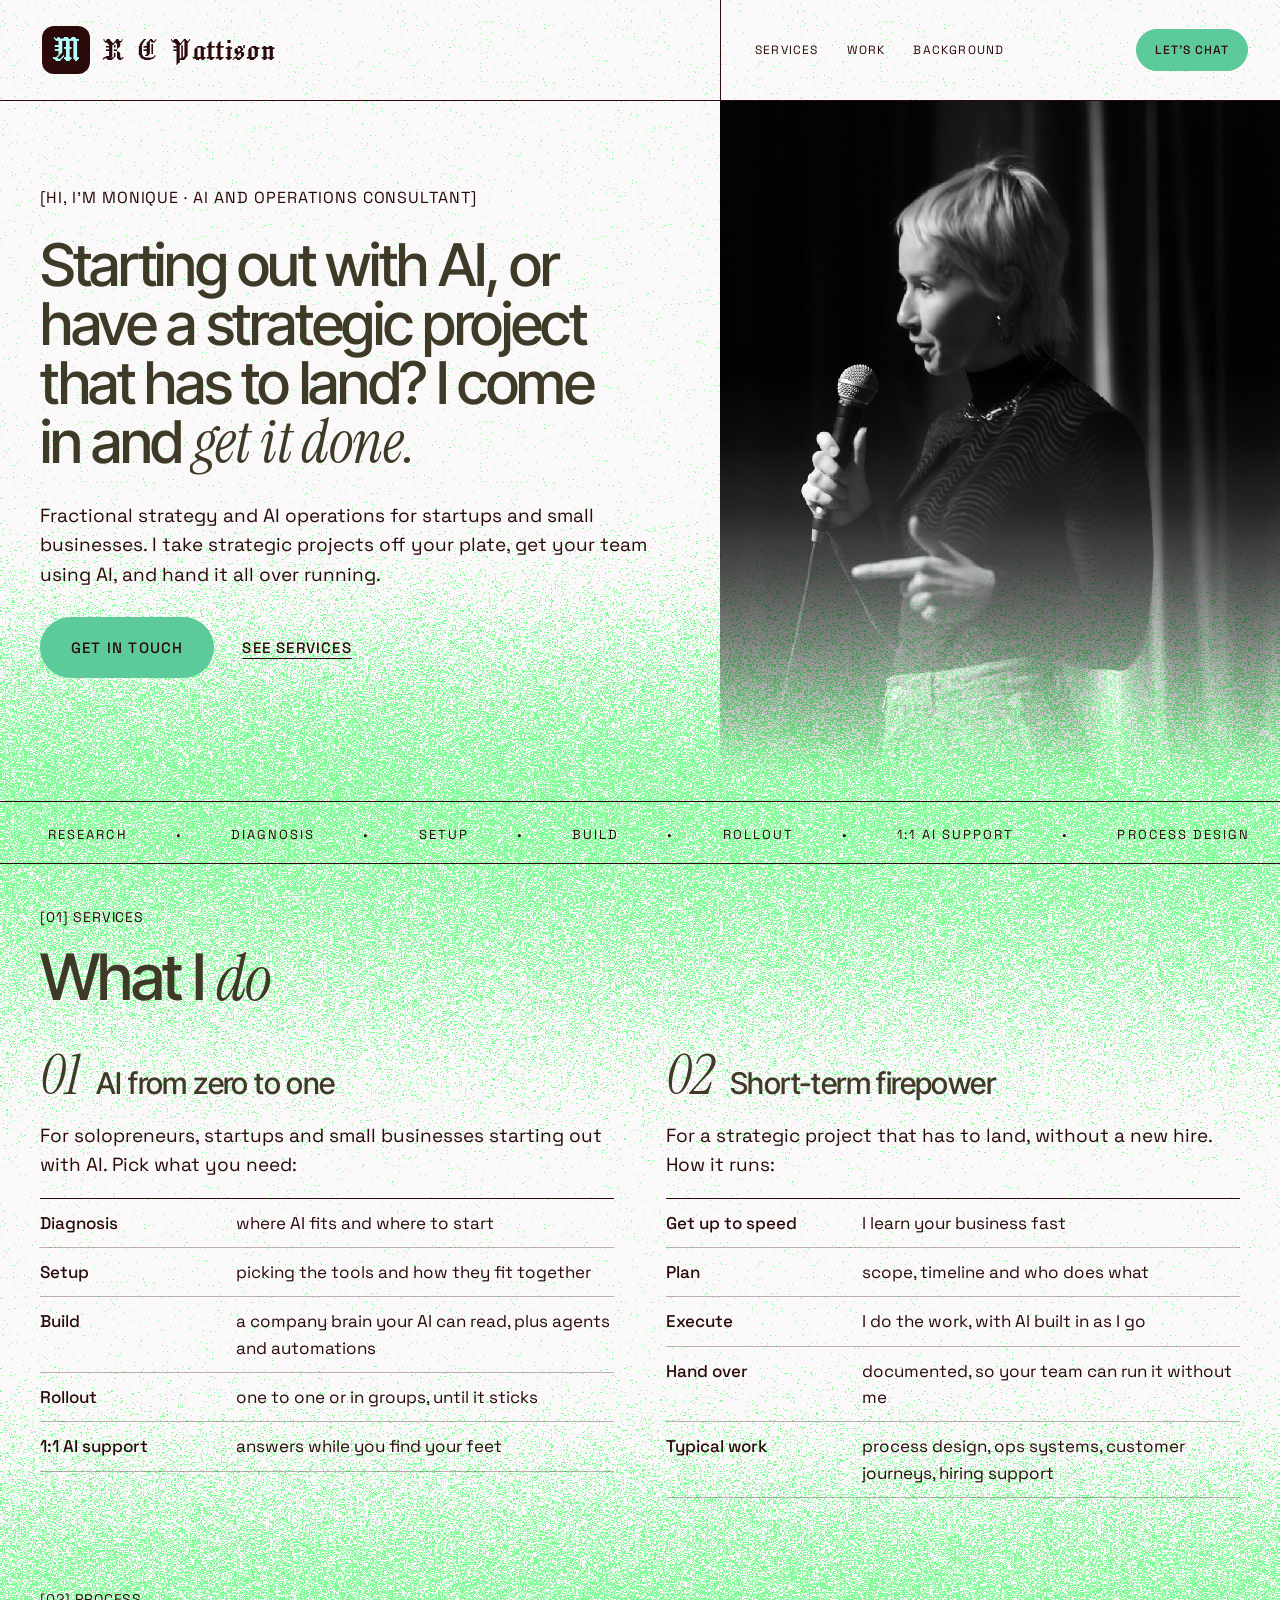
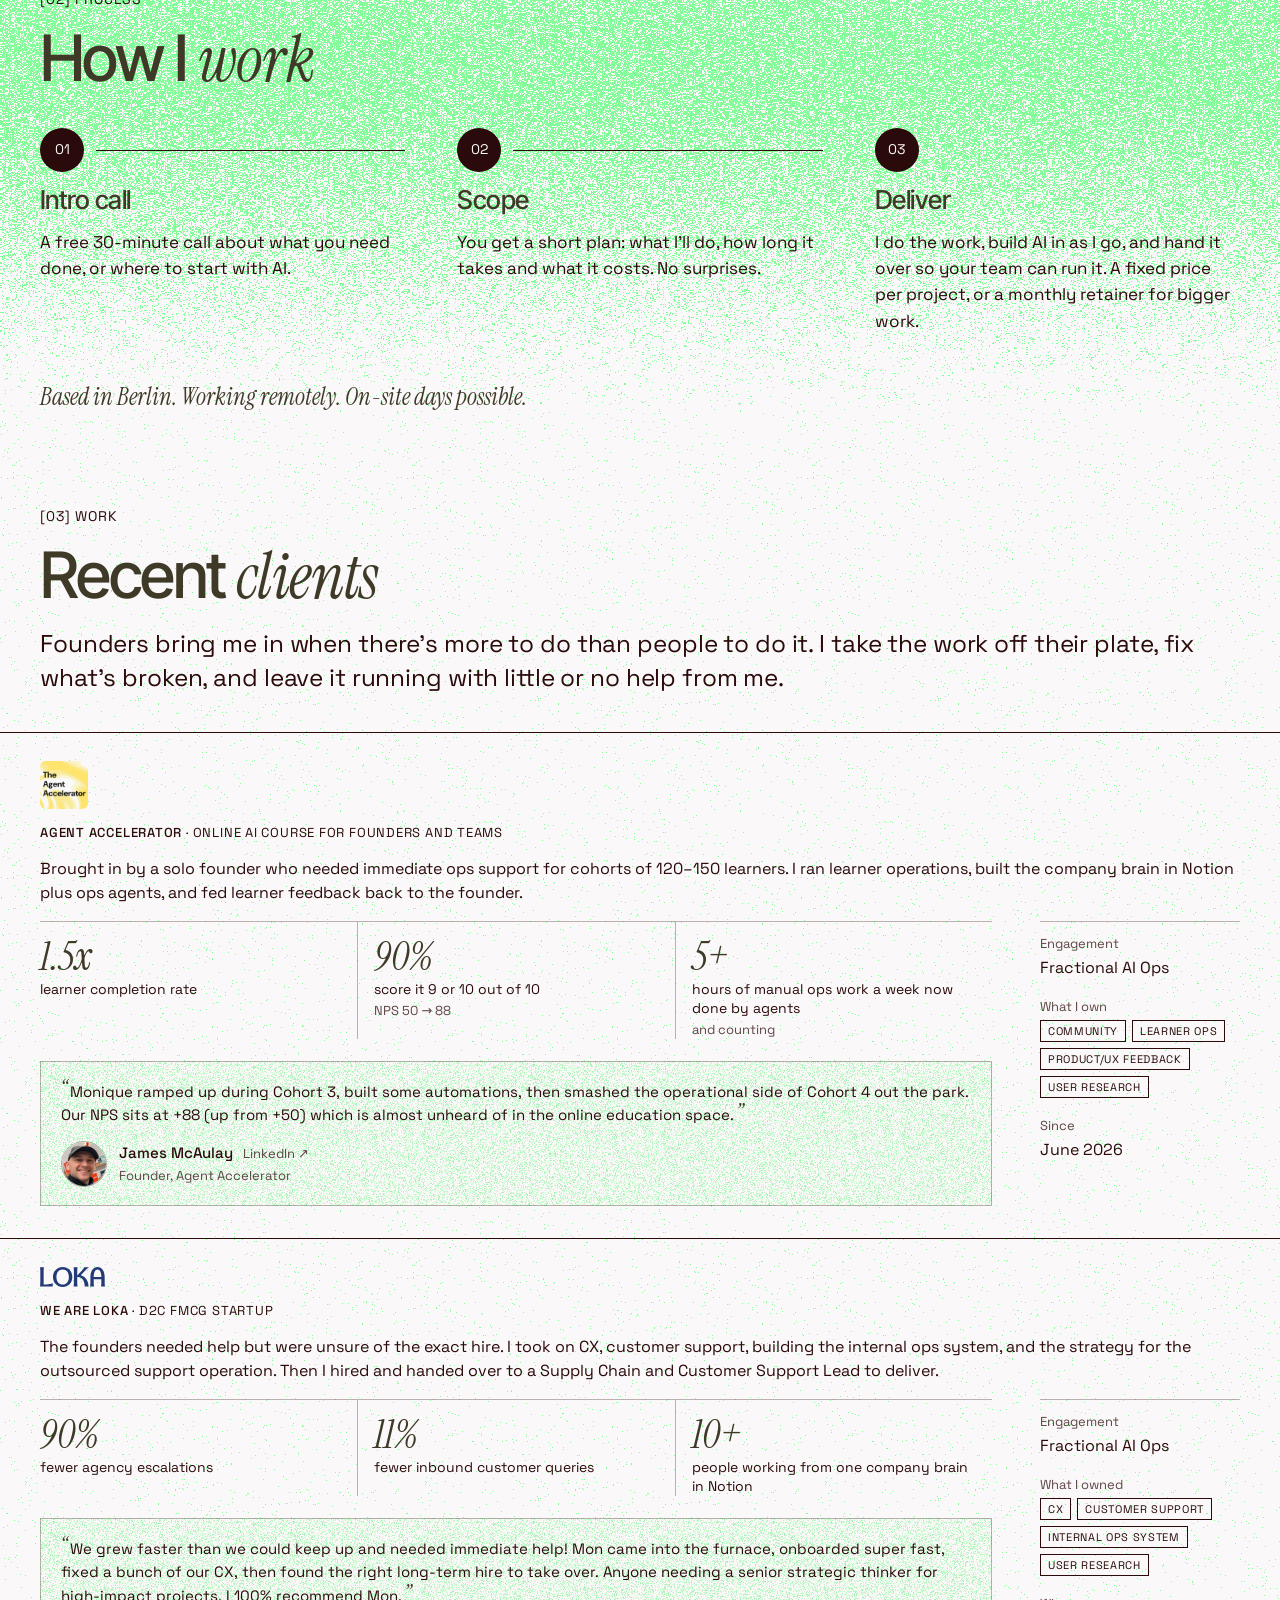
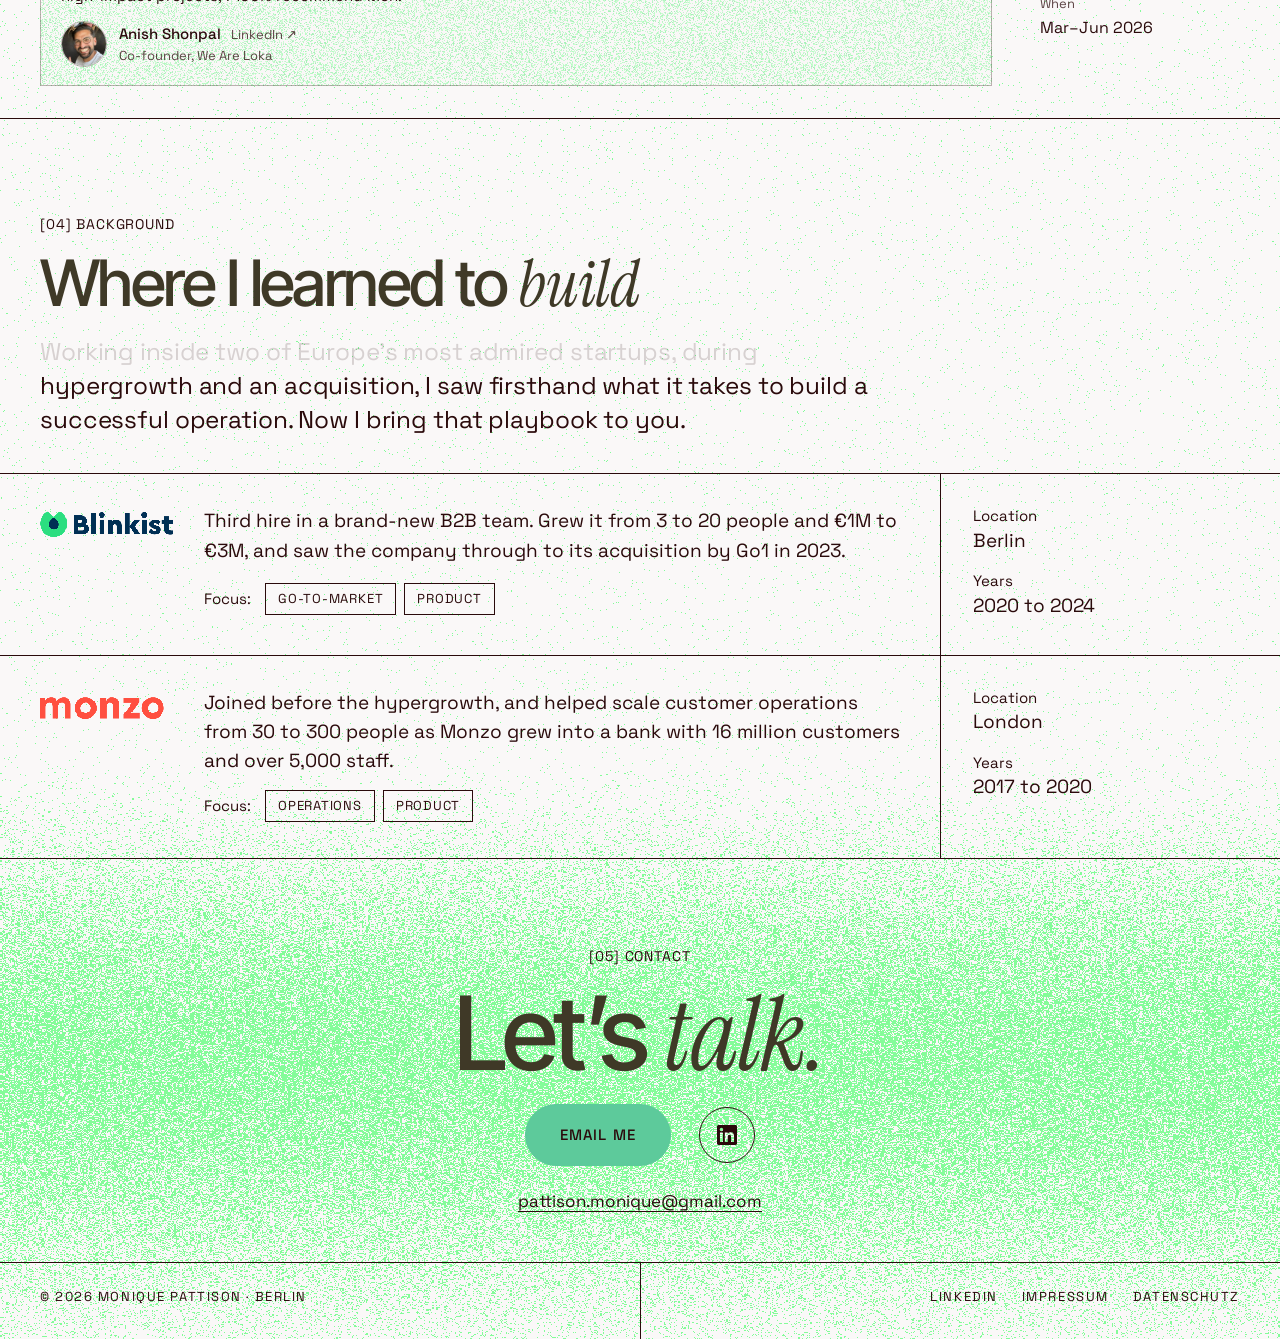
==== index.html @ 56c8940f "Loka description copy update Co-Authored-By: Claude Opus 5.5 <noreply@anthropic.com> Claude-Session:" ====
<!doctype html>
<html lang="en">
<head>
<meta charset="utf-8">
<meta name="viewport" content="width=device-width, initial-scale=1">
<title>Monique Pattison, AI &amp; Operations Consultant</title>
<meta name="description" content="AI and operations consultant in Berlin. Starting out with AI, or have a strategic project that has to land? I come in and get it done.">
<link rel="icon" href="favicon.ico?v=7" sizes="any">
<link rel="icon" type="image/png" sizes="32x32" href="favicon-32.png?v=7">
<link rel="icon" type="image/png" sizes="192x192" href="icon-192.png?v=7">
<link rel="apple-touch-icon" href="apple-touch-icon.png?v=7">
<link rel="stylesheet" href="fonts/fonts.css">
<script>document.documentElement.classList.add('js')</script>
<style>
html{scroll-behavior:smooth}
body{margin:0}
a{color:#2A0A0B}@media (hover:hover){a:hover{color:#2A0A0B}}
::selection{background:#B5FFFA;color:#955EFE}
.page{color:#2A0A0B;font-family:'Space Grotesk','Inter',system-ui,sans-serif;font-size:19px;line-height:1.55;overflow:hidden;background:#FAF8F8 url(images/speck.png) 0 0/400px repeat;image-rendering:pixelated}
.wave{background:url(images/wave.png) center top/1440px 640px repeat-x;image-rendering:pixelated}
.btn{text-decoration:none;font-family:'Space Grotesk','Inter',sans-serif;font-weight:500;text-transform:uppercase;letter-spacing:0.08em!important;border-radius:999px;display:inline-flex;align-items:center;box-sizing:border-box}
.btn{border:1px solid transparent}
@media (hover:hover){.btn:hover{background:#B5FFFA!important;color:#2A0A0B!important;border-color:#B5FFFA!important;-webkit-text-stroke:0.7px #2A0A0B}}
em.s{font-family:'Instrument Serif',serif;font-style:italic;font-weight:400;letter-spacing:-0.01em}
@keyframes tick{from{transform:translateX(0)}to{transform:translateX(-50%)}}
.ticker{animation:tick 40s linear infinite}
a:not(.btn){position:relative;isolation:isolate}
.nl{padding:6px 2px;text-decoration:none}
a:not(.btn)::before{content:"";position:absolute;top:-12px;bottom:-12px;left:calc(-16px - 8%);right:calc(-16px - 8%);z-index:-1;background:url(images/orb.png) center/100% 100% no-repeat,radial-gradient(closest-side,rgba(149,94,254,.95) 0%,rgba(149,94,254,.75) 35%,rgba(185,150,255,.45) 65%,rgba(215,195,255,0) 100%);image-rendering:pixelated;opacity:0;transform:scale(.2);transition:opacity .3s ease,transform .5s cubic-bezier(.2,.9,.3,1.35);pointer-events:none}
@media (hover:hover){a:not(.btn):hover,a:not(.btn):focus-visible{background:transparent!important;outline:none;color:#FFFFFF!important;-webkit-text-stroke:0.6px #FFFFFF;text-shadow:0 0 .4px #FFFFFF}}
@media (hover:hover){a:not(.btn):hover::before,a:not(.btn):focus-visible::before{opacity:1;transform:scale(1)}}
.line{border-top:1px solid #2A0A0B}
.blk{display:grid;grid-template-columns:minmax(0,1fr) 340px}
.main{padding:44px max(40px,calc((100vw - 1360px)/2 + 40px)) 48px;min-width:0}
.blk>.main{padding-right:40px}
.side{border-left:1px solid #2A0A0B;padding:44px 40px 48px 32px;display:flex;flex-direction:column;gap:18px}
.cols{display:grid;grid-auto-flow:column;grid-auto-columns:minmax(0,1fr)}
.cols{gap:52px}.cols>*{padding:0}.cols>*:first-child{padding-left:0}
.tag{display:inline-block;align-self:flex-start;border:1px solid #2A0A0B;padding:6px 12px;font-size:14px;line-height:1.3;letter-spacing:0.04em;text-transform:uppercase}
.sec{display:inline-block;align-self:flex-start;font-size:14px;line-height:1.3;letter-spacing:0.06em;text-transform:uppercase}
.lbl{font-size:15px;line-height:1.3;margin:0 0 2px}
.val{font-size:19px;line-height:1.35;margin:0}
.h2{margin:0;font-family:'Inter Tight',sans-serif;font-weight:500;font-size:clamp(44px,5vw,80px);line-height:1;letter-spacing:-0.04em;color:#3F3927}
.h3{margin:0;font-family:'Inter Tight',sans-serif;font-weight:500;font-size:30px;line-height:1.1;letter-spacing:-0.02em;color:#3F3927}
.row{display:grid;grid-template-columns:180px minmax(0,1fr);gap:16px;padding:11px 0;border-bottom:1px solid rgba(42,10,11,0.3);font-size:17px}
.num{font-family:'Instrument Serif',serif;font-style:italic;font-size:56px;line-height:1;color:#3F3927}
.btn{transition:background-color .25s ease,border-color .25s ease,transform .3s cubic-bezier(.2,.7,.2,1)}
@media (hover:hover){.btn:hover{transform:translateY(-2px)}}
.js .rv{opacity:0;transform:translateY(20px);transition:opacity 1s cubic-bezier(.2,.7,.2,1),transform 1s cubic-bezier(.2,.7,.2,1);transition-delay:var(--d,0s)}
.js .rv.in{opacity:1;transform:none}
.js .conn{transform:scaleX(0);transform-origin:left center;transition:transform 1.2s cubic-bezier(.2,.7,.2,1);transition-delay:calc(var(--d,0s) + .35s)}
.js .rv.in .conn{transform:scaleX(1)}
@keyframes up{from{opacity:0;transform:translateY(16px)}to{opacity:1;transform:none}}
@keyframes photo{from{opacity:0;transform:scale(1.06)}to{opacity:1;transform:scale(1)}}
.js .hero-copy>div>*{animation:up 1s cubic-bezier(.2,.7,.2,1) both}
.js .hero-copy>div>*:nth-child(1){animation-delay:.1s}.js .hero-copy>div>*:nth-child(2){animation-delay:.22s}.js .hero-copy>div>*:nth-child(3){animation-delay:.36s}.js .hero-copy>div>*:nth-child(4){animation-delay:.5s}
.js #top img{animation:photo 1.6s cubic-bezier(.2,.7,.2,1) both}
@media (prefers-reduced-motion:reduce){.js .rv,.js .conn,.js .hero-copy>div>*,.js #top img{opacity:1!important;transform:none!important;animation:none!important;transition:none!important}.btn:hover{transform:none}}
.js .hero-copy h1{animation:none!important}
.hw{display:inline-block;overflow:hidden;vertical-align:top;padding:0 .1em .32em .04em;margin:0 -.1em -.32em -.04em}
.hdone .hw{overflow:visible}
.hw>span{display:inline-block}
.js .hw>span{transform:translateY(170%);animation:wordup 1.1s cubic-bezier(.2,.7,.2,1) both;animation-delay:var(--d,0s)}
@keyframes wordup{to{transform:none}}
.lit .lw{opacity:.16;transition:opacity .35s ease}
.lit .lw.on{opacity:1}
@media (prefers-reduced-motion:reduce){.js .hw>span{transform:none!important;animation:none!important}.lit .lw{opacity:1!important}}
a.logo{display:inline-block;transition:opacity .25s ease}a.logo::before{display:none!important}@media (hover:hover){a.logo:hover{opacity:.6}}
.btn{position:relative}
.btn::after{content:"";position:absolute;inset:-34px -44px;z-index:-2;background:url(images/burst-v2.png) center/100% 100% no-repeat;image-rendering:pixelated;opacity:0;transform:scale(.7);transition:opacity .25s ease,transform .55s cubic-bezier(.2,.9,.3,1.4);pointer-events:none}
.btn::before{content:"";position:absolute;inset:0;z-index:-1;border-radius:inherit;background:inherit;pointer-events:none}
@media (hover:hover){.btn:hover::after,.btn:focus-visible::after{opacity:1;transform:scale(1.08)}}
.btn[aria-label="LinkedIn"]::after{inset:-22px -30px}
.btn{isolation:isolate}
@media (prefers-reduced-motion:reduce){.btn::after{transition:none}}
.brand{font-family:'Jacquard 24',serif;font-size:32px;line-height:1;letter-spacing:.01em;color:#2A0A0B;text-decoration:none}.brand-mp{display:none}
@media (max-width:600px){.hi-dot{display:none}.hi-role{display:block}}
@media (max-width:900px){.brand-full{display:none}.brand-mp{display:inline;font-size:38px}}
@media (max-width:900px){}
@media (max-width:900px){.page{background:url(images/top-fade.png) center top/1200px 520px repeat-x,#FAF8F8 url(images/speck.png) 0 0/400px repeat}}
@media (max-width:900px){.blk{grid-template-columns:minmax(0,1fr)}.side{border-left:0;border-top:1px solid #2A0A0B;padding:32px 24px 40px}.main{padding:40px 24px}.cols{grid-auto-flow:row}.cols{gap:40px}.hero-copy{padding:48px 24px!important}.navlinks{display:none!important}.side:empty{display:none}}
@media (max-width:1119px){header{flex-wrap:nowrap!important}header>div{flex:1 1 auto!important}header>div:first-child{padding-left:24px!important;padding-right:12px!important}.hr{border-left:0!important}.hr nav{padding:20px 24px 20px 12px!important;justify-content:flex-end!important}}
@media (max-width:600px){footer.line{grid-template-columns:minmax(0,1fr)!important}.fr{border-left:0!important;justify-content:flex-start!important;padding-top:0!important}}
@media (max-width:600px){.row{grid-template-columns:minmax(0,1fr);gap:2px}}
@media (prefers-reduced-motion:reduce){html{scroll-behavior:auto}.ticker{animation:none}a:not(.btn)::before{transition:none}}

/* Tap state on touch screens: mirrors the desktop hover */
a,.btn{-webkit-tap-highlight-color:transparent}
.btn.tap{background:#B5FFFA!important;color:#2A0A0B!important;border-color:#B5FFFA!important;-webkit-text-stroke:0.7px #2A0A0B;transform:translateY(-2px)}
.btn.tap::after{opacity:1;transform:scale(1.08)}
a:not(.btn).tap{background:transparent!important;outline:none;color:#FFFFFF!important;-webkit-text-stroke:0.6px #FFFFFF;text-shadow:0 0 .4px #FFFFFF}
a:not(.btn).tap::before{opacity:1;transform:scale(1)}

.conn-end{display:none}@media (max-width:900px){.conn-end{display:block}}

/* Mobile menu */
.mtoggle{display:none;background:none;border:0;padding:8px;margin:-8px;cursor:pointer;color:#2A0A0B}
.mtoggle span{display:block;width:28px;height:2px;background:currentColor;margin:6px 0}
@media (max-width:900px){.mtoggle{display:block}}
.mmenu{position:fixed;inset:0;z-index:100;background:#B5FFFA;color:#2A0A0B;display:flex;flex-direction:column;opacity:0;visibility:hidden;transition:opacity .3s ease,visibility .3s;}
.mmenu.open{opacity:1;visibility:visible}
.mmenu .mtop{display:flex;justify-content:space-between;align-items:center;padding:24px}
.mmenu .mname{font-family:'Inter Tight',sans-serif;font-weight:500;font-size:18px;letter-spacing:-0.01em}
.mmenu .mclose{background:none;border:0;color:#2A0A0B;width:32px;height:32px;position:relative;cursor:pointer}
.mmenu .mclose::before,.mmenu .mclose::after{content:"";position:absolute;left:2px;right:2px;top:50%;height:1.5px;background:currentColor;transform:rotate(45deg)}
.mmenu .mclose::after{transform:rotate(-45deg)}
.mmenu nav{flex:1;display:flex;flex-direction:column;align-items:center;justify-content:center;gap:10px}
.mmenu nav a{text-transform:lowercase;font-family:'Inter Tight',sans-serif;font-weight:600;font-size:44px;letter-spacing:-0.03em;line-height:1.15;color:#2A0A0B!important;text-decoration:none;transform:translateY(12px);opacity:0;transition:transform .5s cubic-bezier(.2,.7,.2,1),opacity .5s ease}
.mmenu.open nav a{transform:none;opacity:1}
.mmenu nav a::before{display:none!important}
.mmenu.open nav a:nth-child(2){transition-delay:.04s}.mmenu.open nav a:nth-child(3){transition-delay:.08s}.mmenu.open nav a:nth-child(4){transition-delay:.12s}.mmenu.open nav a:nth-child(5){transition-delay:.16s}
body.mopen{overflow:hidden}
@media (prefers-reduced-motion:reduce){.mmenu,.mmenu nav a{transition:none}}

/* Touch: burst in, hold, then go back at the same speed */
@media (hover:none){
.btn{transition:background-color .5s ease,border-color .5s ease,color .5s ease,transform .5s ease}
.btn::after{transition:opacity .5s ease,transform .5s ease}
}
@media (hover:none) and (prefers-reduced-motion:reduce){.btn,.btn::after{transition:none}}

/* Pill buttons: burst drawn to size with the same fine pixels as the LinkedIn burst */
.btn:not([aria-label="LinkedIn"])::after{background:var(--burst,url(images/burst-v2.png)) center/100% 100% no-repeat}

.mmenu .mname{font-family:'Jacquard 24',serif!important;font-weight:400!important;font-size:38px!important;line-height:1;letter-spacing:.01em!important;color:#955EFE}

.mmenu .mtop{position:relative;height:88px;padding:0}.mmenu .mtop .mname,.mmenu .mtop .mclose{position:absolute}

/* Client and background rows: logo in its own left column */
@media (min-width:640px){
.lrow{display:grid!important;grid-template-columns:150px minmax(0,1fr);column-gap:40px;row-gap:14px!important;align-items:start}
.lrow>h3{grid-column:1;grid-row:1;margin:4px 0 0!important}
.lrow{padding-top:32px!important;padding-bottom:36px!important}.lrow+.side{padding-top:32px!important;padding-bottom:36px!important}.lrow>p{max-width:none!important}
.lrow>*:not(h3){grid-column:2}
}

a:not(.btn)::before{background:var(--glow,url(images/orb.png) center/100% 100% no-repeat)!important}

/* Big tight headings: see-through highlight so it doesn't cut off the tails of g, j and p */
h1::selection,h1 *::selection,h2::selection,h2 *::selection{background:rgba(181,255,250,.55)}

/* Contact band: drawn behind everything and allowed to fade across the section line above */
.page{isolation:isolate}
.wave-contact{background:none!important;position:relative}
.wave-contact::before{content:"";position:absolute;left:0;right:0;top:-88px;bottom:0;background:url(images/wave.png) center top/1440px 640px repeat-x;image-rendering:pixelated;z-index:-1;pointer-events:none}
@media (max-width:900px){.wave-contact::before{top:-112px}}

/* Mobile tidy-up: fewer lines in clients and background; contact panel evenly spaced */
@media (max-width:900px){
#work .side,#background .side{border-top:0!important;padding-top:0!important}
.wave-contact{padding-top:56px!important}
.wave-contact #contact{padding-bottom:56px!important}
.wave-contact::before{top:-80px!important}
}

/* Mobile footer: centred and evenly spread */
@media (max-width:600px){
footer.line>div{padding:28px 24px 0!important;text-align:center}
footer.line>.fr{padding:18px 24px 32px!important;justify-content:space-between!important;gap:0!important}
}

/* Mobile only: extra green band through "Where I learned to build", fading out both ways across lines */
@media (max-width:900px){
#background{position:relative}
#background::before{content:"";position:absolute;left:0;right:0;top:-92px;height:640px;background:url(images/wave.png) center top/1440px 640px repeat-x;image-rendering:pixelated;z-index:-1;pointer-events:none}
}

/* Logo lockup: brown tile with aqua M, then R C Pattison; phones show the tile only */
.brand-full{align-items:center;gap:12px}
.brand-tile{display:inline-flex;align-items:center;justify-content:center;width:48px;height:48px;border-radius:12px;background:#2A0A0B;color:#B5FFFA;font-size:40px;line-height:1;padding-bottom:2px;box-sizing:border-box}
.brand-rest{font-size:34px;word-spacing:.15em}
@media (min-width:901px){.brand-full{display:inline-flex!important}.brand-mp.brand-tile{display:none!important}}
@media (max-width:900px){.brand-mp.brand-tile{display:inline-flex!important;width:44px;height:44px;border-radius:11px;font-size:36px}}

/* Mobile header: everything on one centre line */
header>.hr{display:flex!important;align-items:center}header>.hr>nav{width:100%}
.mmenu .mname{display:inline-flex!important;align-items:center;justify-content:center;width:44px;height:44px;border-radius:11px;background:#955EFE;color:#84FC99!important;font-size:36px!important;letter-spacing:0!important;padding-bottom:2px;box-sizing:border-box}.mmenu .mclose{color:#955EFE}.mmenu .mclose::before,.mmenu .mclose::after{height:2px}

/* Recent clients (#work): client, what I did, results; quote on the left under the results; engagement details on the right, starting on the results line */
.rc-intro{margin:0;max-width:none;font-size:clamp(21px,1.9vw,26px);line-height:1.4;letter-spacing:-0.005em}
.rc-in{display:grid;grid-template-columns:minmax(0,1fr) 200px;column-gap:48px;row-gap:16px;align-items:start;padding:28px max(40px,calc((100vw - 1360px)/2 + 40px)) 32px}
.rc-ident{grid-column:1/-1;display:grid;gap:16px;justify-items:start}
.rc-story{grid-column:1/-1;margin:0;font-size:16px;line-height:1.5}
.rc-stats,.rc-quote{grid-column:1;min-width:0}
.rc-logo-aa{width:48px;height:48px;border-radius:6px;display:block;image-rendering:auto}
.rc-logo-loka{height:20px;width:auto;display:block;image-rendering:auto}
.rc-desc{margin:0;font-family:'Space Grotesk','Inter',system-ui,sans-serif;font-weight:400;font-size:13px;line-height:1.3;letter-spacing:.06em;text-transform:uppercase;color:#2A0A0B}
.rc-desc .rc-co{font-weight:500;text-decoration:none}
.rc-stats{display:grid;grid-template-columns:repeat(3,minmax(0,1fr));border-top:1px solid rgba(42,10,11,.3)}
.rc-stat{padding:14px 16px 0 0;display:grid;gap:4px;align-content:start;min-width:0}
.rc-stat+.rc-stat{padding-left:16px;border-left:1px solid rgba(42,10,11,.3)}
.rc-num{font-family:'Instrument Serif',serif;font-style:italic;font-weight:400;font-size:40px;line-height:1;color:#3F3927}
.rc-what{font-size:14px;line-height:1.35}
.rc-from{font-size:13px;line-height:1.3;opacity:.75}
.rc-quote{margin:6px 0 0;padding:18px 20px;border:1px solid rgba(42,10,11,.3);display:grid;gap:8px;background:linear-gradient(rgba(250,248,248,.35),rgba(250,248,248,.35)),url(images/scatter.png) 0 0/240px 240px repeat;image-rendering:pixelated}
.rc-quote p{margin:0;font-size:15px;line-height:1.55}
.rc-quote p::before{content:"\201C";font-family:'Instrument Serif',serif;font-style:italic;font-size:1.5em;line-height:0;margin-right:2px;color:#3F3927}
.rc-quote p::after{content:"\201D";font-family:'Instrument Serif',serif;font-style:italic;font-size:1.5em;line-height:0;margin-left:2px;color:#3F3927}
.rc-by{display:flex;align-items:center;gap:12px;margin-top:6px}
.rc-face{width:44px;height:44px;border-radius:50%;object-fit:cover;display:block;flex:none;border:1px solid rgba(42,10,11,.3);image-rendering:auto}
.rc-quote cite{font-style:normal;display:grid;gap:1px;min-width:0;justify-items:start}
.rc-quote cite a{font-size:15px;font-weight:500;text-decoration:none}
.rc-li{font-size:13px;font-weight:400;margin-left:6px;opacity:.75}
.rc-role{font-size:13px;opacity:.75}
.rc-side{grid-column:2;grid-row:3/span 2;display:grid;gap:20px;align-content:start;border-top:1px solid rgba(42,10,11,.3);padding-top:14px}
.rc-side p{margin:0}
.rc-ml{font-size:13px;line-height:1.3;opacity:.75;margin-bottom:4px!important}
.rc-mv{font-size:16px;line-height:1.35}
.rc-tags{list-style:none;margin:0;padding:0;display:flex;flex-wrap:wrap;gap:6px}
.rc-tags li{border:1px solid #2A0A0B;font-size:11px;line-height:1;letter-spacing:.06em;text-transform:uppercase;padding:5px 7px 4px;white-space:nowrap}
@media (max-width:900px){
.rc-in{grid-template-columns:minmax(0,1fr);padding:28px 24px 32px}
.rc-ident,.rc-story,.rc-stats,.rc-quote,.rc-side{grid-column:1;grid-row:auto}
.rc-side{grid-template-columns:repeat(3,minmax(0,1fr));gap:16px}
}
@media (max-width:600px){
.rc-stats{grid-template-columns:minmax(0,1fr)}
.rc-stat,.rc-stat+.rc-stat{padding:14px 0;border-left:0}
.rc-stat+.rc-stat{border-top:1px solid rgba(42,10,11,.3)}
.rc-num{font-size:36px}
.rc-side{grid-template-columns:1fr 1fr}
}
</style>
</head>
<body>
<div class="page">

<header style="border-bottom: 1px solid #2A0A0B; display: flex; flex-wrap: wrap">
<div style="flex: 1 1 560px; min-width: 0; padding: 20px 40px 20px max(40px, calc((100vw - 1360px) / 2 + 40px)); display: flex; align-items: center">
<a href="#top" class="nl brand" aria-label="Monique Pattison, home"><span class="brand-full"><span class="brand-tile">M</span><span class="brand-rest">R C Pattison</span></span><span class="brand-mp brand-tile" aria-hidden="true">M</span></a>
</div>
<div class="hr" style="flex: 1 1 480px; min-width: 0; border-left: 1px solid #2A0A0B; box-sizing: border-box">
<nav style="padding: 20px max(32px, calc((100vw - 1360px) / 2 + 40px)) 20px 32px; display: flex; flex-wrap: nowrap; align-items: center; justify-content: space-between; gap: 20px; font-size: 12px; letter-spacing: 0.1em; text-transform: uppercase; white-space: nowrap">
<span class="navlinks" style="display: flex; gap: 24px"><a href="#services" class="nl">Services</a><a href="#work" class="nl">Work</a><a href="#background" class="nl">Background</a></span>
<a href="#contact" class="btn" style="background: #5DCA9B; color: #2A0A0B; padding: 11px 18px; font-size: 12px; letter-spacing: 0.1em; border: 1px solid #5DCA9B">Let’s chat</a>
<button class="mtoggle" type="button" aria-label="Open menu" aria-expanded="false" aria-controls="mmenu"><span></span><span></span></button>
</nav>
</div>
</header>

<section id="top" style="display: flex; flex-wrap: wrap; min-height: 680px">
<div class="hero-copy" style="flex: 1 1 560px; min-width: 0; display: flex; align-items: center; padding: 48px 40px 64px max(40px, calc((100vw - 1360px) / 2 + 40px))">
<div style="max-width: 680px; display: flex; flex-direction: column; gap: 28px">
<span class="sec" style="font-size: 16px">[Hi, I’m Monique<span class="hi-dot"> · </span><span class="hi-role">AI and operations consultant]</span></span>
<h1 style="margin: 0; max-width: 600px; font-family: 'Inter Tight', sans-serif; font-weight: 500; font-size: clamp(36px, 4.6vw, 62px); line-height: 1; letter-spacing: -0.04em; color: #3F3927">Starting out with AI, or have a <span class="s">strategic project</span> that has to land? I come <span style="white-space: nowrap">in and <em class="s">get it done.</em></span></h1>
<p style="margin: 0; max-width: 660px">Fractional strategy and AI operations for startups and small businesses. I take strategic projects off your plate, get your team using AI, and hand it all over running.</p>
<div style="display: flex; flex-wrap: wrap; gap: 28px; align-items: center">
<a href="#contact" class="btn" style="background: #5DCA9B; color: #2A0A0B; font-size: 15px; padding: 18px 30px; border: 1px solid #5DCA9B">Get in touch</a>
<a href="#services" style="font-size: 15px; font-weight: 500; letter-spacing: 0.08em; text-transform: uppercase; text-underline-offset: 5px">See services</a>
</div>
</div>
</div>
<div style="flex: 1 1 480px; min-width: 0; position: relative; min-height: 560px; overflow: hidden">
<img src="images/monique.jpg" alt="Monique Pattison speaking on stage" style="position: absolute; inset: 0; width: 100%; height: 100%; object-fit: cover; object-position: 50% 20%; display: block; -webkit-mask-image: linear-gradient(to bottom, #000 40%, rgba(0,0,0,.96) 50%, rgba(0,0,0,.86) 60%, rgba(0,0,0,.68) 70%, rgba(0,0,0,.46) 80%, rgba(0,0,0,.24) 89%, rgba(0,0,0,.08) 96%, transparent 100%); mask-image: linear-gradient(to bottom, #000 40%, rgba(0,0,0,.96) 50%, rgba(0,0,0,.86) 60%, rgba(0,0,0,.68) 70%, rgba(0,0,0,.46) 80%, rgba(0,0,0,.24) 89%, rgba(0,0,0,.08) 96%, transparent 100%)">
</div>
</section>

<div class="wave" style="margin-top: -260px; padding-top: 280px">
<div class="line" style="border-bottom: 1px solid #2A0A0B; padding: 16px 0; overflow: hidden; white-space: nowrap">
<div class="ticker" style="display: inline-flex; gap: 48px; font-size: 13px; letter-spacing: 0.16em; text-transform: uppercase; padding-left: 48px">
<span>Research</span><span>•</span><span>Diagnosis</span><span>•</span><span>Setup</span><span>•</span><span>Build</span><span>•</span><span>Rollout</span><span>•</span><span>1:1 AI support</span><span>•</span><span>Process design</span><span>•</span><span>Ops systems</span><span>•</span><span>Customer journeys</span><span>•</span>
<span aria-hidden="true" style="display: contents"><span>Research</span><span>•</span><span>Diagnosis</span><span>•</span><span>Setup</span><span>•</span><span>Build</span><span>•</span><span>Rollout</span><span>•</span><span>1:1 AI support</span><span>•</span><span>Process design</span><span>•</span><span>Ops systems</span><span>•</span><span>Customer journeys</span><span>•</span></span>
</div>
</div>

<section id="services">
<div class="main" style="display: flex; flex-direction: column; gap: 36px">
<div style="display: flex; flex-direction: column; gap: 18px">
<span class="sec">[01] Services</span>
<h2 class="h2">What I <em class="s">do</em></h2>
</div>
<div class="cols plain">
<article style="display: flex; flex-direction: column; gap: 18px">
<div style="display: flex; align-items: baseline; gap: 16px"><span class="num">01</span><h3 class="h3">AI from zero to one</h3></div>
<p style="margin: 0">For solopreneurs, startups and small businesses starting out with AI. Pick what you need:</p>
<div style="border-top: 1px solid #2A0A0B">
<div class="row"><strong style="font-weight: 500">Diagnosis</strong><span>where AI fits and where to start</span></div>
<div class="row"><strong style="font-weight: 500">Setup</strong><span>picking the tools and how they fit together</span></div>
<div class="row"><strong style="font-weight: 500">Build</strong><span>a company brain your AI can read, plus agents and automations</span></div>
<div class="row"><strong style="font-weight: 500">Rollout</strong><span>one to one or in groups, until it sticks</span></div>
<div class="row"><strong style="font-weight: 500">1:1 AI support</strong><span>answers while you find your feet</span></div>
</div>

</article>
<article style="display: flex; flex-direction: column; gap: 18px">
<div style="display: flex; align-items: baseline; gap: 16px"><span class="num">02</span><h3 class="h3">Short-term firepower</h3></div>
<p style="margin: 0">For a strategic project that has to land, without a new hire. How it runs:</p>
<div style="border-top: 1px solid #2A0A0B">
<div class="row"><strong style="font-weight: 500">Get up to speed</strong><span>I learn your business fast</span></div>
<div class="row"><strong style="font-weight: 500">Plan</strong><span>scope, timeline and who does what</span></div>
<div class="row"><strong style="font-weight: 500">Execute</strong><span>I do the work, with AI built in as I go</span></div>
<div class="row"><strong style="font-weight: 500">Hand over</strong><span>documented, so your team can run it without me</span></div>
<div class="row"><strong style="font-weight: 500">Typical work</strong><span>process design, ops systems, customer journeys, hiring support</span></div>
</div>

</article>
</div>
</div>
</section>
</div>

<div class="wave" style="margin-top: -180px; padding-top: 180px; padding-bottom: 320px; margin-bottom: -320px">
<section>
<div class="main" style="display: flex; flex-direction: column; gap: 36px">
<div style="display: flex; flex-direction: column; gap: 18px">
<span class="sec">[02] Process</span>
<h2 class="h2">How I <em class="s">work</em></h2>
</div>
<div class="cols plain">
<div style="display: flex; flex-direction: column; gap: 14px">
<div style="display: flex; align-items: center; gap: 12px"><span style="width: 44px; height: 44px; border-radius: 50%; background: #2A0A0B; color: #FAF8F8; display: inline-flex; align-items: center; justify-content: center; font-size: 14px; flex: none">01</span><span class="conn" style="flex: 1; height: 1px; background: #2A0A0B"></span></div>
<div class="h3" style="font-size: 26px">Intro call</div>
<p style="margin: 0; font-size: 17px">A free 30-minute call about what you need done, or where to start with AI.</p>
</div>
<div style="display: flex; flex-direction: column; gap: 14px">
<div style="display: flex; align-items: center; gap: 12px"><span style="width: 44px; height: 44px; border-radius: 50%; background: #2A0A0B; color: #FAF8F8; display: inline-flex; align-items: center; justify-content: center; font-size: 14px; flex: none">02</span><span class="conn" style="flex: 1; height: 1px; background: #2A0A0B"></span></div>
<div class="h3" style="font-size: 26px">Scope</div>
<p style="margin: 0; font-size: 17px">You get a short plan: what I'll do, how long it takes and what it costs. No surprises.</p>
</div>
<div style="display: flex; flex-direction: column; gap: 14px">
<div style="display: flex; align-items: center; gap: 12px"><span style="width: 44px; height: 44px; border-radius: 50%; background: #2A0A0B; color: #FAF8F8; display: inline-flex; align-items: center; justify-content: center; font-size: 14px; flex: none">03</span><span class="conn conn-end" style="flex: 1; height: 1px; background: #2A0A0B"></span></div>
<div class="h3" style="font-size: 26px">Deliver</div>
<p style="margin: 0; font-size: 17px">I do the work, build AI in as I go, and hand it over so your team can run it. A fixed price per project, or a monthly retainer for bigger work.</p>
</div>
</div>
<p style="margin: 8px 0 0; font-family: 'Instrument Serif', serif; font-style: italic; font-size: 24px; color: #3F3927">Based in Berlin. Working remotely. On-site days possible.</p>
</div>
</section>
</div>

<section id="work">
<div>
<div class="main" style="display: flex; flex-direction: column; gap: 18px; padding-bottom: 36px">
<span class="sec">[03] Work</span>
<h2 class="h2">Recent <em class="s">clients</em></h2>
<p class="rc-intro">Founders bring me in when there's more to do than people to do it. I take the work off their plate, fix what's broken, and leave it running with little or no help from me.</p>
</div>
</div>
<article class="rc-row line">
<div class="rc-in">
<div class="rc-ident">
<a class="logo" href="https://agentaccelerator.ai/" target="_blank" rel="noopener"><img class="rc-logo-aa" src="images/logos/aa.jpg" alt="Agent Accelerator"></a>
<h3 class="rc-desc"><a class="rc-co" href="https://agentaccelerator.ai/" target="_blank" rel="noopener">Agent Accelerator</a> · Online AI course for founders and teams</h3>
</div>
<p class="rc-story">Brought in by a solo founder who needed immediate ops support for cohorts of 120–150 learners. I ran learner operations, built the company brain in Notion plus ops agents, and fed learner feedback back to the founder.</p>
<div class="rc-stats">
<div class="rc-stat"><span class="rc-num">1.5x</span><span class="rc-what">learner completion rate</span></div>
<div class="rc-stat"><span class="rc-num">90%</span><span class="rc-what">score it 9 or 10 out of 10</span><span class="rc-from">NPS 50 → 88</span></div>
<div class="rc-stat"><span class="rc-num">5+</span><span class="rc-what">hours of manual ops work a week now done by agents</span><span class="rc-from">and counting</span></div>
</div>
<blockquote class="rc-quote">
<p>Monique ramped up during Cohort 3, built some automations, then smashed the operational side of Cohort 4 out the park. Our NPS sits at +88 (up from +50) which is almost unheard of in the online education space.</p>
<footer class="rc-by"><img class="rc-face" src="images/people/james-mcaulay.jpg" alt="James McAulay"><cite><a href="https://www.linkedin.com/in/jamesmcaulay/" target="_blank" rel="noopener">James McAulay <span class="rc-li">LinkedIn ↗</span></a><span class="rc-role">Founder, Agent Accelerator</span></cite></footer>
</blockquote>
<aside class="rc-side">
<div><p class="rc-ml">Engagement</p><p class="rc-mv">Fractional AI Ops</p></div>
<div><p class="rc-ml">What I own</p><ul class="rc-tags"><li>Community</li><li>Learner ops</li><li>Product/UX feedback</li><li>User research</li></ul></div>
<div><p class="rc-ml">Since</p><p class="rc-mv">June 2026</p></div>
</aside>
</div>
</article>
<article class="rc-row line">
<div class="rc-in">
<div class="rc-ident">
<a class="logo" href="https://weareloka.com/" target="_blank" rel="noopener"><img class="rc-logo-loka" src="images/logos/loka-colour.svg" alt="We Are Loka"></a>
<h3 class="rc-desc"><a class="rc-co" href="https://weareloka.com/" target="_blank" rel="noopener">We Are Loka</a> · D2C FMCG startup</h3>
</div>
<p class="rc-story">The founders needed help but were unsure of the exact hire. I took on CX, customer support, building the internal ops system, and the strategy for the outsourced support operation. Then I hired and handed over to a Supply Chain and Customer Support Lead to deliver.</p>
<div class="rc-stats">
<div class="rc-stat"><span class="rc-num">90%</span><span class="rc-what">fewer agency escalations</span></div>
<div class="rc-stat"><span class="rc-num">11%</span><span class="rc-what">fewer inbound customer queries</span></div>
<div class="rc-stat"><span class="rc-num">10+</span><span class="rc-what">people working from one company brain in Notion</span></div>
</div>
<blockquote class="rc-quote">
<p>We grew faster than we could keep up and needed immediate help! Mon came into the furnace, onboarded super fast, fixed a bunch of our CX, then found the right long-term hire to take over. Anyone needing a senior strategic thinker for high-impact projects, I 100% recommend Mon.</p>
<footer class="rc-by"><img class="rc-face" src="images/people/anish-shonpal.jpg" alt="Anish Shonpal"><cite><a href="https://www.linkedin.com/in/anish-shonpal/" target="_blank" rel="noopener">Anish Shonpal <span class="rc-li">LinkedIn ↗</span></a><span class="rc-role">Co-founder, We Are Loka</span></cite></footer>
</blockquote>
<aside class="rc-side">
<div><p class="rc-ml">Engagement</p><p class="rc-mv">Fractional AI Ops</p></div>
<div><p class="rc-ml">What I owned</p><ul class="rc-tags"><li>CX</li><li>Customer support</li><li>Internal ops system</li><li>User research</li></ul></div>
<div><p class="rc-ml">When</p><p class="rc-mv">Mar–Jun 2026</p></div>
</aside>
</div>
</article>
</section>

<section id="background" class="line">
<div class="blk">
<div class="main" style="display: flex; flex-direction: column; gap: 18px; padding-top: 96px; padding-bottom: 36px">
<span class="sec">[04] Background</span>
<h2 class="h2">Where I learned to <em class="s">build</em></h2>
<p style="margin: 0; font-size: clamp(21px, 1.9vw, 26px); line-height: 1.4; letter-spacing: -0.005em">Working inside two of Europe’s most admired startups, during hypergrowth and an acquisition, I saw firsthand what it takes to build a successful operation. Now I bring that playbook to you.</p>
</div>
<div aria-hidden="true"></div>
</div>
<div class="blk line">
<div class="main lrow" style="display: flex; flex-direction: column; gap: 14px">
<h3 class="h3" style="margin: 0 0 6px"><a class="logo" href="https://www.blinkist.com" target="_blank" rel="noopener"><img src="images/logos/blinkist-colour.png" alt="Blinkist" style="height: 26px; width: auto; display: block"></a></h3>
<p style="margin: 0; max-width: 720px">Third hire in a brand-new B2B team. Grew it from 3 to 20 people and €1M to €3M, and saw the company through to its acquisition by Go1 in 2023.</p><div style="display: flex; flex-wrap: wrap; gap: 8px; align-items: center"><span class="lbl" style="margin: 0 6px 0 0">Focus:</span><span style="font-size: 13px; letter-spacing: 0.06em; text-transform: uppercase; padding: 5px 12px; border: 1px solid #2A0A0B">Go-to-market</span><span style="font-size: 13px; letter-spacing: 0.06em; text-transform: uppercase; padding: 5px 12px; border: 1px solid #2A0A0B">Product</span></div>
</div>
<aside class="side">
<div><p class="lbl">Location</p><p class="val">Berlin</p></div>
<div><p class="lbl">Years</p><p class="val">2020 to 2024</p></div>

</aside>
</div>
<div class="blk line">
<div class="main lrow" style="display: flex; flex-direction: column; gap: 14px">
<h3 class="h3" style="margin: 0 0 6px"><a class="logo" href="https://monzo.com" target="_blank" rel="noopener"><img src="images/logos/monzo-colour.png" alt="Monzo" style="height: 22px; width: auto; display: block"></a></h3>
<p style="margin: 0; max-width: 720px">Joined before the hypergrowth, and helped scale customer operations from 30 to 300 people as Monzo grew into a bank with 16 million customers and over 5,000 staff.</p><div style="display: flex; flex-wrap: wrap; gap: 8px; align-items: center"><span class="lbl" style="margin: 0 6px 0 0">Focus:</span><span style="font-size: 13px; letter-spacing: 0.06em; text-transform: uppercase; padding: 5px 12px; border: 1px solid #2A0A0B">Operations</span><span style="font-size: 13px; letter-spacing: 0.06em; text-transform: uppercase; padding: 5px 12px; border: 1px solid #2A0A0B">Product</span></div>
</div>
<aside class="side">
<div><p class="lbl">Location</p><p class="val">London</p></div>
<div><p class="lbl">Years</p><p class="val">2017 to 2020</p></div>

</aside>
</div>
</section>

<div class="wave line wave-contact" style="padding-top: 88px">
<section id="contact" style="max-width: 1280px; margin: 0 auto; padding: 0 40px 48px; display: flex; flex-direction: column; align-items: center; text-align: center; gap: 22px">
<span class="sec" style="align-self: center">[05] Contact</span>
<h2 style="margin: 0; font-family: 'Inter Tight', sans-serif; font-weight: 500; font-size: clamp(60px, 8vw, 120px); line-height: 0.9; letter-spacing: -0.05em; color: #3F3927">Let’s <em class="s">talk.</em></h2>
<div style="display: flex; flex-wrap: wrap; justify-content: center; gap: 28px; align-items: center">
<a href="mailto:pattison.monique@gmail.com" class="btn" style="background: #5DCA9B; color: #2A0A0B; font-size: 15px; padding: 18px 34px; border: 1px solid #5DCA9B">Email me</a>
<a href="https://www.linkedin.com/in/moniquepattison/" class="btn" target="_blank" rel="noopener" aria-label="LinkedIn" style="width: 56px; height: 56px; border-radius: 50%; border: 1px solid #2A0A0B; justify-content: center"><svg width="20" height="20" viewBox="0 0 24 24" fill="currentColor" aria-hidden="true"><path d="M20.45 20.45h-3.56v-5.57c0-1.33-.02-3.04-1.85-3.04-1.85 0-2.14 1.45-2.14 2.94v5.67H9.35V9h3.41v1.56h.05c.48-.9 1.64-1.85 3.37-1.85 3.6 0 4.27 2.37 4.27 5.46v6.28zM5.34 7.43a2.06 2.06 0 1 1 0-4.13 2.06 2.06 0 0 1 0 4.13zM7.12 20.45H3.56V9h3.56v11.45zM22.22 0H1.77C.79 0 0 .77 0 1.73v20.54C0 23.23.79 24 1.77 24h20.45c.98 0 1.78-.77 1.78-1.73V1.73C24 .77 23.2 0 22.22 0z"></path></svg></a>
</div>
<a href="mailto:pattison.monique@gmail.com" style="font-size: 17px; text-underline-offset: 4px">pattison.monique@gmail.com</a>
</section>
<footer class="line" style="display: grid; grid-template-columns: minmax(0, 1fr) minmax(0, 1fr); font-size: 13px; letter-spacing: 0.12em; text-transform: uppercase">
<div style="padding: 24px 40px 32px max(40px, calc((100vw - 1360px) / 2 + 40px))">© 2026 Monique Pattison · Berlin</div>
<div class="fr" style="border-left: 1px solid #2A0A0B; padding: 24px max(40px, calc((100vw - 1360px) / 2 + 40px)) 32px 40px; display: flex; flex-wrap: wrap; gap: 12px 24px; justify-content: flex-end"><a href="https://www.linkedin.com/in/moniquepattison/" target="_blank" rel="noopener" style="text-decoration: none">LinkedIn</a><a href="impressum.html" style="text-decoration: none">Impressum</a><a href="datenschutz.html" style="text-decoration: none">Datenschutz</a></div>
</footer>
</div>

</div>
<script>
(function(){
var reduce=window.matchMedia&&matchMedia('(prefers-reduced-motion: reduce)').matches;
function mark(el,d){if(!el||el.classList.contains('rv'))return;el.classList.add('rv');if(d)el.style.setProperty('--d',d+'s');}
document.querySelectorAll('.sec').forEach(function(e){mark(e.parentElement.tagName==='SECTION'?e:e.parentElement)});
document.querySelectorAll('.cols').forEach(function(c){[].forEach.call(c.children,function(k,i){mark(k,Math.min(i*0.12,0.5))})});
document.querySelectorAll('.blk.line').forEach(function(e){mark(e)});
document.querySelectorAll('#services .main>p, .main>p[style*="Instrument Serif"], #background .main>p.__none').forEach(function(e){mark(e,0.1)});
var c=document.querySelectorAll('#contact>*');[].forEach.call(c,function(k,i){if(!k.classList.contains('sec'))mark(k,Math.min(i*0.1,0.4))});
var els=document.querySelectorAll('.rv');
if(reduce||!('IntersectionObserver' in window)){els.forEach(function(e){e.classList.add('in')});return;}
var io=new IntersectionObserver(function(es){es.forEach(function(x){if(x.isIntersecting){x.target.classList.add('in');io.unobserve(x.target);}})},{threshold:0.15,rootMargin:'0px 0px -6% 0px'});
els.forEach(function(e){io.observe(e)});
})();
</script>
<script>
(function(){
var reduce=window.matchMedia&&matchMedia('(prefers-reduced-motion: reduce)').matches;
function split(root,cls,wrap){var i=0;(function walk(n){[].slice.call(n.childNodes).forEach(function(c){if(c.nodeType===3){var parts=c.textContent.split(/(\s+)/);var f=document.createDocumentFragment();parts.forEach(function(t){if(!t)return;if(/^\s+$/.test(t)){f.appendChild(document.createTextNode(t));return;}f.appendChild(wrap(t,i++));});c.parentNode.replaceChild(f,c);}else if(c.nodeType===1){walk(c);}});})(root);return i;}
var h=document.querySelector('#top h1');
if(h){setTimeout(function(){h.classList.add('hdone')},2600);split(h,'hw',function(t,i){var o=document.createElement('span');o.className='hw';var n=document.createElement('span');n.textContent=t;n.style.setProperty('--d',(0.18+i*0.045).toFixed(3)+'s');o.appendChild(n);return o;});}
[document.querySelector('#work .rc-intro'),document.querySelector('#background .main>p')].filter(Boolean).forEach(function(p){
p.classList.add('lit');
var words=[];split(p,'lw',function(t){var s=document.createElement('span');s.className='lw';s.textContent=t;words.push(s);return s;});
if(reduce){words.forEach(function(w){w.classList.add('on')});return;}
var tick=false;
function update(){tick=false;var r=p.getBoundingClientRect(),vh=innerHeight;var start=vh*0.92,end=vh*0.62;var prog=(start-r.top)/(start-end);prog=Math.max(0,Math.min(1,prog));var n=Math.round(prog*words.length);words.forEach(function(w,i){w.classList.toggle('on',i<n)});}
addEventListener('scroll',function(){if(!tick){tick=true;requestAnimationFrame(update);}},{passive:true});addEventListener('resize',update);update();

});
})();
</script>
<script>
(function(){if(!('ontouchstart' in window))return;
document.addEventListener('touchstart',function(e){var a=e.target.closest&&e.target.closest('a');if(!a)return;
document.querySelectorAll('a.tap').forEach(function(x){if(x!==a)x.classList.remove('tap')});a.classList.add('tap');
clearTimeout(a._t);a._t=setTimeout(function(){a.classList.remove('tap')},a.classList.contains('btn')?1300:700);},{passive:true});})();
</script>
<div class="mmenu" id="mmenu" role="dialog" aria-modal="true" aria-label="Menu" aria-hidden="true">
<div class="mtop"><span class="mname" aria-label="Monique Pattison">M</span><button class="mclose" type="button" aria-label="Close menu"></button></div>
<nav><a href="#services">Services</a><a href="#work">Work</a><a href="#background">Background</a><a href="#contact">Let’s chat</a><a href="https://www.linkedin.com/in/moniquepattison/" target="_blank" rel="noopener">LinkedIn</a></nav>
</div>
<script>
(function(){var m=document.getElementById('mmenu'),t=document.querySelector('.mtoggle'),c=m.querySelector('.mclose');
function place(){var bm=document.querySelector('.brand-mp'),n=m.querySelector('.mname'),r=bm.getBoundingClientRect(),tr=t.getBoundingClientRect();
var y=scrollY;n.style.left=r.left+'px';n.style.top=(r.top+y)+'px';c.style.left=(tr.left+tr.width/2-16)+'px';c.style.top=(tr.top+y+tr.height/2-16)+'px';}
function set(o){if(o)place();m.classList.toggle('open',o);document.body.classList.toggle('mopen',o);t.setAttribute('aria-expanded',o);m.setAttribute('aria-hidden',!o);if(o)c.focus();else t.focus();}
t.addEventListener('click',function(){set(true)});c.addEventListener('click',function(){set(false)});
m.querySelectorAll('nav a').forEach(function(a){a.addEventListener('click',function(){m.classList.remove('open');document.body.classList.remove('mopen');t.setAttribute('aria-expanded',false);m.setAttribute('aria-hidden',true)})});
document.addEventListener('keydown',function(e){if(e.key==='Escape'&&m.classList.contains('open'))set(false)});})();
</script>
<script>
/* Draws each pill button's dot burst at its own size, matching the LinkedIn burst's fine pixels (about 1px wide, 2px tall) */
(function(){var CW=1,CH=2,PX=34,PY=44,cols=['#b5fffa','#b5fffa','#b5fffa','#63eee4','#63eee4','#1bbbb1'];
function rnd(seed){return function(){seed=(seed*16807)%2147483647;return (seed-1)/2147483646}}
function draw(b,i){if(b.getAttribute('aria-label')==='LinkedIn')return;var w=b.offsetWidth,h=b.offsetHeight;if(!w||!h)return;
var W=w+PY*2,H=h+PX*2,cw=Math.ceil(W/CW),ch=Math.ceil(H/CH),c=document.createElement('canvas');c.width=cw;c.height=ch;var g=c.getContext('2d'),r=rnd(97+i*131),
rad=h/2,x0=PY+rad,x1=PY+w-rad,yc=PX+h/2;
for(var y=0;y<ch;y++)for(var x=0;x<cw;x++){var px=x*CW+CW/2,py=y*CH+CH/2,cx=Math.max(x0,Math.min(x1,px)),d=Math.hypot(px-cx,py-yc)-rad;
var p=d<0?0.75:0.78*Math.exp(-d/13);if(r()<p){g.fillStyle=cols[Math.floor(r()*cols.length)];g.fillRect(x,y,1,1);}}
b.style.setProperty('--burst','url('+c.toDataURL()+')');}
var SEL='.btn',list=[].slice.call(document.querySelectorAll(SEL));
function lazy(e){var b=e.target.closest&&e.target.closest(SEL);if(b&&!b._drawn){b._drawn=1;draw(b,list.indexOf(b));}}
['pointerover','touchstart','focusin'].forEach(function(ev){document.addEventListener(ev,lazy,{passive:true,capture:true})});
var idle=window.requestIdleCallback||function(f){return setTimeout(f,1500)};
addEventListener('load',function(){idle(function(){list.forEach(function(b,i){if(!b._drawn){b._drawn=1;draw(b,i)}})})});
var t;addEventListener('resize',function(){clearTimeout(t);t=setTimeout(function(){list.forEach(function(b,i){if(b._drawn)draw(b,i)})},300)});})();
</script>
<script>
/* Link glow: an irregular, random scatter instead of a symmetrical oval */
(function(){var cols=['#955EFE','#955EFE','#955EFE','#B48CFF','#C9AEFF'];
function rnd(seed){return function(){seed=(seed*16807)%2147483647;return (seed-1)/2147483646}}
function gauss(r){return (r()+r()+r()-1.5)/1.5}
function draw(a,i){var w=a.offsetWidth,h=a.offsetHeight;if(!w||!h)return;
var ex=16+0.08*w,W=Math.round(w+2*ex),H=h+24,r=rnd(7+i*977);
var n=3+Math.floor(r()*3),bl=[];for(var k=0;k<n;k++)bl.push({x:ex+((k+0.5)/n+(r()-0.5)*0.7/n)*w,y:12+h/2+gauss(r)*h*0.5,sx:(0.18+r()*0.3)*W,sy:(0.25+r()*0.35)*H,s:0.5+r()*0.6});
bl.push({x:ex+w/2,y:12+h/2,sx:0.5*W,sy:0.42*H,s:0.55});var S=2,soft=document.createElement('canvas');soft.width=W*S;soft.height=H*S;var g=soft.getContext('2d');g.scale(S,S);
bl.forEach(function(b){var gr=g.createRadialGradient(b.x,b.y,0,b.x,b.y,Math.max(b.sx,b.sy));gr.addColorStop(0,'rgba(149,94,254,'+(0.85*b.s)+')');gr.addColorStop(0.5,'rgba(149,94,254,'+(0.5*b.s)+')');gr.addColorStop(1,'rgba(149,94,254,0)');
g.save();g.translate(b.x,b.y);g.scale(b.sx/Math.max(b.sx,b.sy),b.sy/Math.max(b.sx,b.sy));g.translate(-b.x,-b.y);g.fillStyle=gr;g.fillRect(0,0,W,H);g.restore();});
g.setTransform(S,0,0,S,0,0);g.globalCompositeOperation='destination-in';var lg=g.createLinearGradient(0,0,W,0);lg.addColorStop(0,'rgba(0,0,0,0)');lg.addColorStop(0.14,'#000');lg.addColorStop(0.86,'#000');lg.addColorStop(1,'rgba(0,0,0,0)');g.fillStyle=lg;g.fillRect(0,0,W,H);
var vg=g.createLinearGradient(0,0,0,H);vg.addColorStop(0,'rgba(0,0,0,0)');vg.addColorStop(0.2,'#000');vg.addColorStop(0.8,'#000');vg.addColorStop(1,'rgba(0,0,0,0)');g.fillStyle=vg;g.fillRect(0,0,W,H);g.globalCompositeOperation='source-over';
var CW=1,CH=2,cw=Math.ceil(W/CW),ch=Math.ceil(H/CH),d=document.createElement('canvas');d.width=cw;d.height=ch;var q=d.getContext('2d');
for(var y=0;y<ch;y++)for(var x=0;x<cw;x++){var px=x*CW,py=y*CH,p=0;bl.forEach(function(b){var dx=(px-b.x)/b.sx,dy=(py-b.y)/b.sy;p+=b.s*Math.exp(-(dx*dx+dy*dy)*2.2)});
var e=Math.min(px,W-px,py*1.5,(H-py)*1.5)/14;p=Math.min(0.85,p*0.7)*Math.min(1,Math.max(0,e));if(r()<p*p*1.3){q.fillStyle=cols[Math.floor(r()*cols.length)];q.fillRect(x,y,1,1);}}
for(var k=0;k<Math.round(W/3);k++){var x=Math.floor(r()*cw),y=Math.floor(r()*ch);q.fillStyle=cols[Math.floor(r()*cols.length)];q.fillRect(x,y,1,1);}
a.style.setProperty('--glow','url('+d.toDataURL()+') center/100% 100% no-repeat,url('+soft.toDataURL()+') center/100% 100% no-repeat');}
var SEL='a:not(.btn)',list=[].slice.call(document.querySelectorAll(SEL));
function lazy(e){var b=e.target.closest&&e.target.closest(SEL);if(b&&!b._drawn){b._drawn=1;draw(b,list.indexOf(b));}}
['pointerover','touchstart','focusin'].forEach(function(ev){document.addEventListener(ev,lazy,{passive:true,capture:true})});
var idle=window.requestIdleCallback||function(f){return setTimeout(f,1500)};
addEventListener('load',function(){idle(function(){list.forEach(function(b,i){if(!b._drawn){b._drawn=1;draw(b,i)}})})});
var t;addEventListener('resize',function(){clearTimeout(t);t=setTimeout(function(){list.forEach(function(b,i){if(b._drawn)draw(b,i)})},300)});})();
</script>
</body>
</html>
---- fonts/fonts.css ----
@font-face{font-family:'Inter';font-style:normal;font-weight:400;font-display:swap;src:url(inter-latin-400-normal.woff2) format('woff2')}
@font-face{font-family:'Inter';font-style:normal;font-weight:500;font-display:swap;src:url(inter-latin-500-normal.woff2) format('woff2')}
@font-face{font-family:'Inter Tight';font-style:normal;font-weight:400;font-display:swap;src:url(inter-tight-latin-400-normal.woff2) format('woff2')}
@font-face{font-family:'Inter Tight';font-style:normal;font-weight:500;font-display:swap;src:url(inter-tight-latin-500-normal.woff2) format('woff2')}
@font-face{font-family:'Inter Tight';font-style:normal;font-weight:600;font-display:swap;src:url(inter-tight-latin-600-normal.woff2) format('woff2')}
@font-face{font-family:'Instrument Serif';font-style:italic;font-weight:400;font-display:swap;src:url(instrument-serif-latin-400-italic.woff2) format('woff2')}
@font-face{font-family:'Space Grotesk';font-style:normal;font-weight:400;font-display:swap;src:url(space-grotesk-latin-400-normal.woff2) format('woff2')}
@font-face{font-family:'Space Grotesk';font-style:normal;font-weight:500;font-display:swap;src:url(space-grotesk-latin-500-normal.woff2) format('woff2')}
@font-face{font-family:'Jacquard 24';font-style:normal;font-weight:400;font-display:swap;src:url(jacquard-24-latin-400-normal.woff2) format('woff2')}
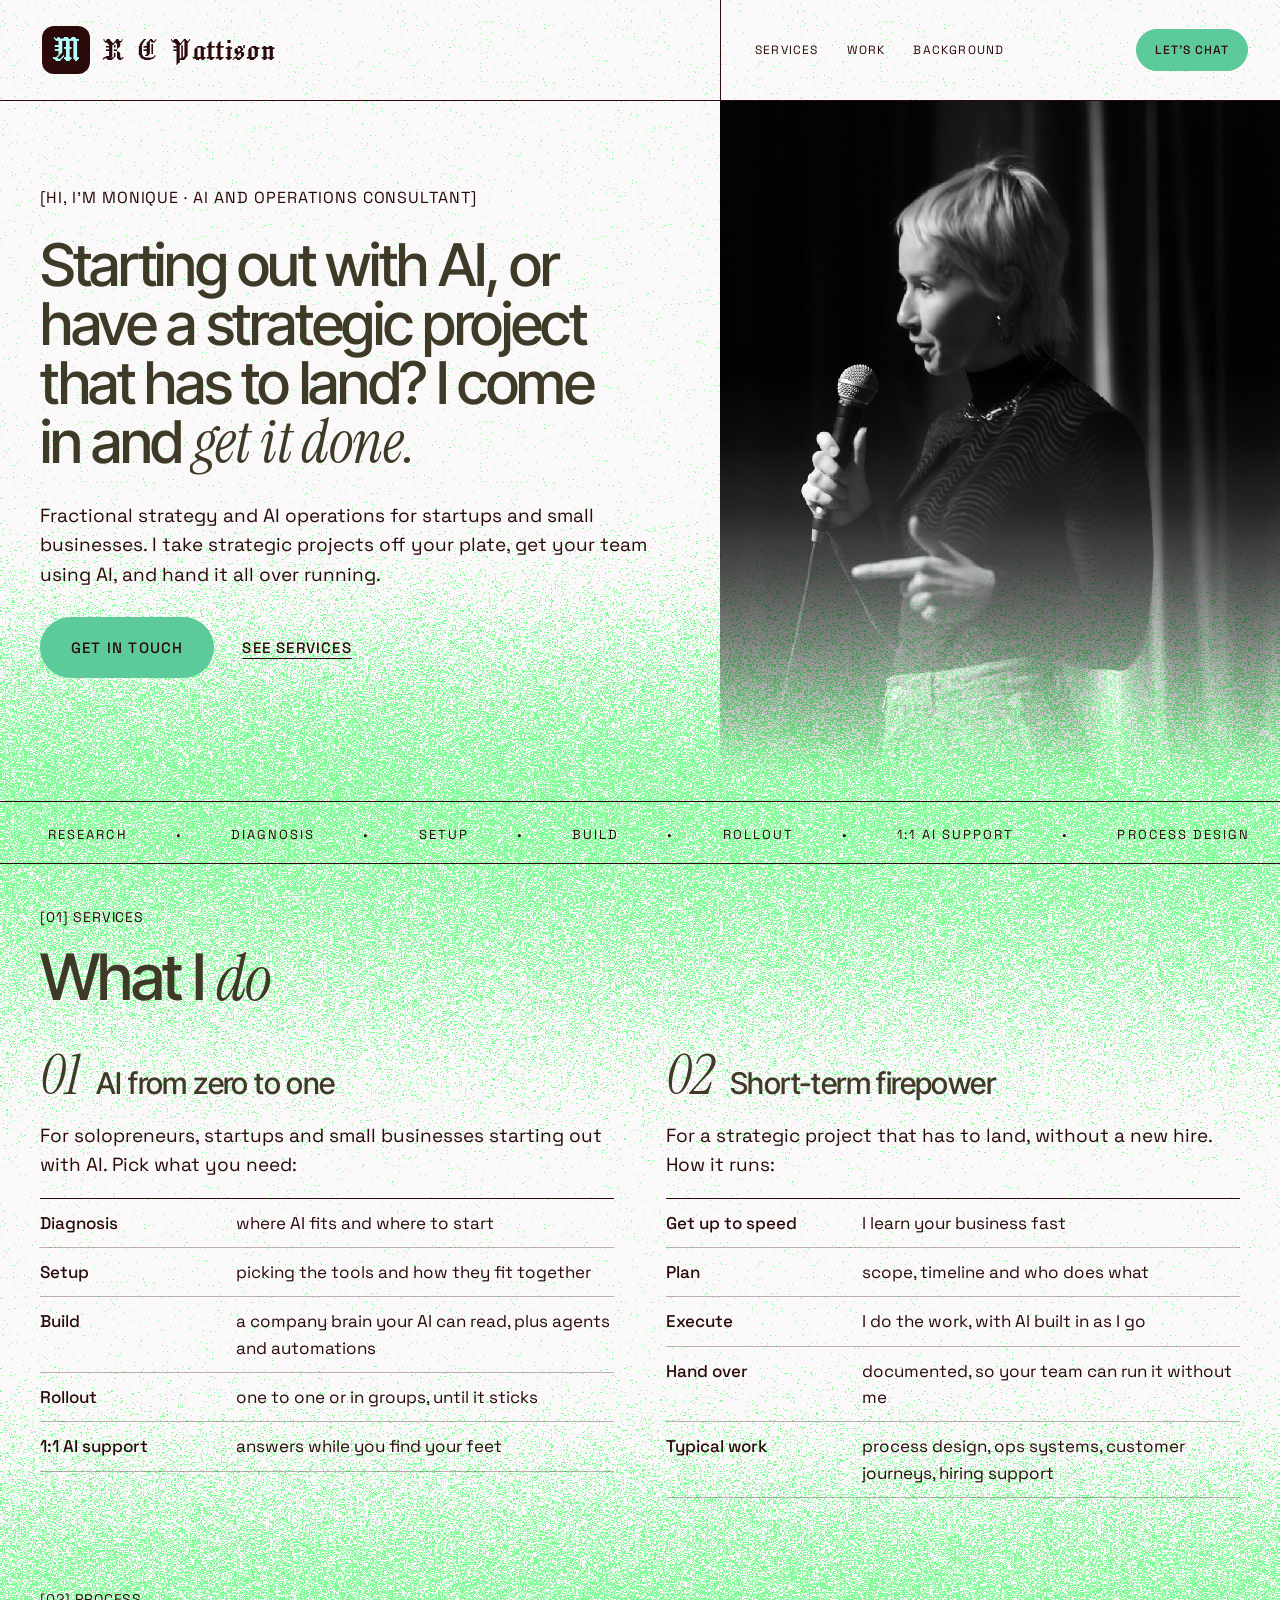
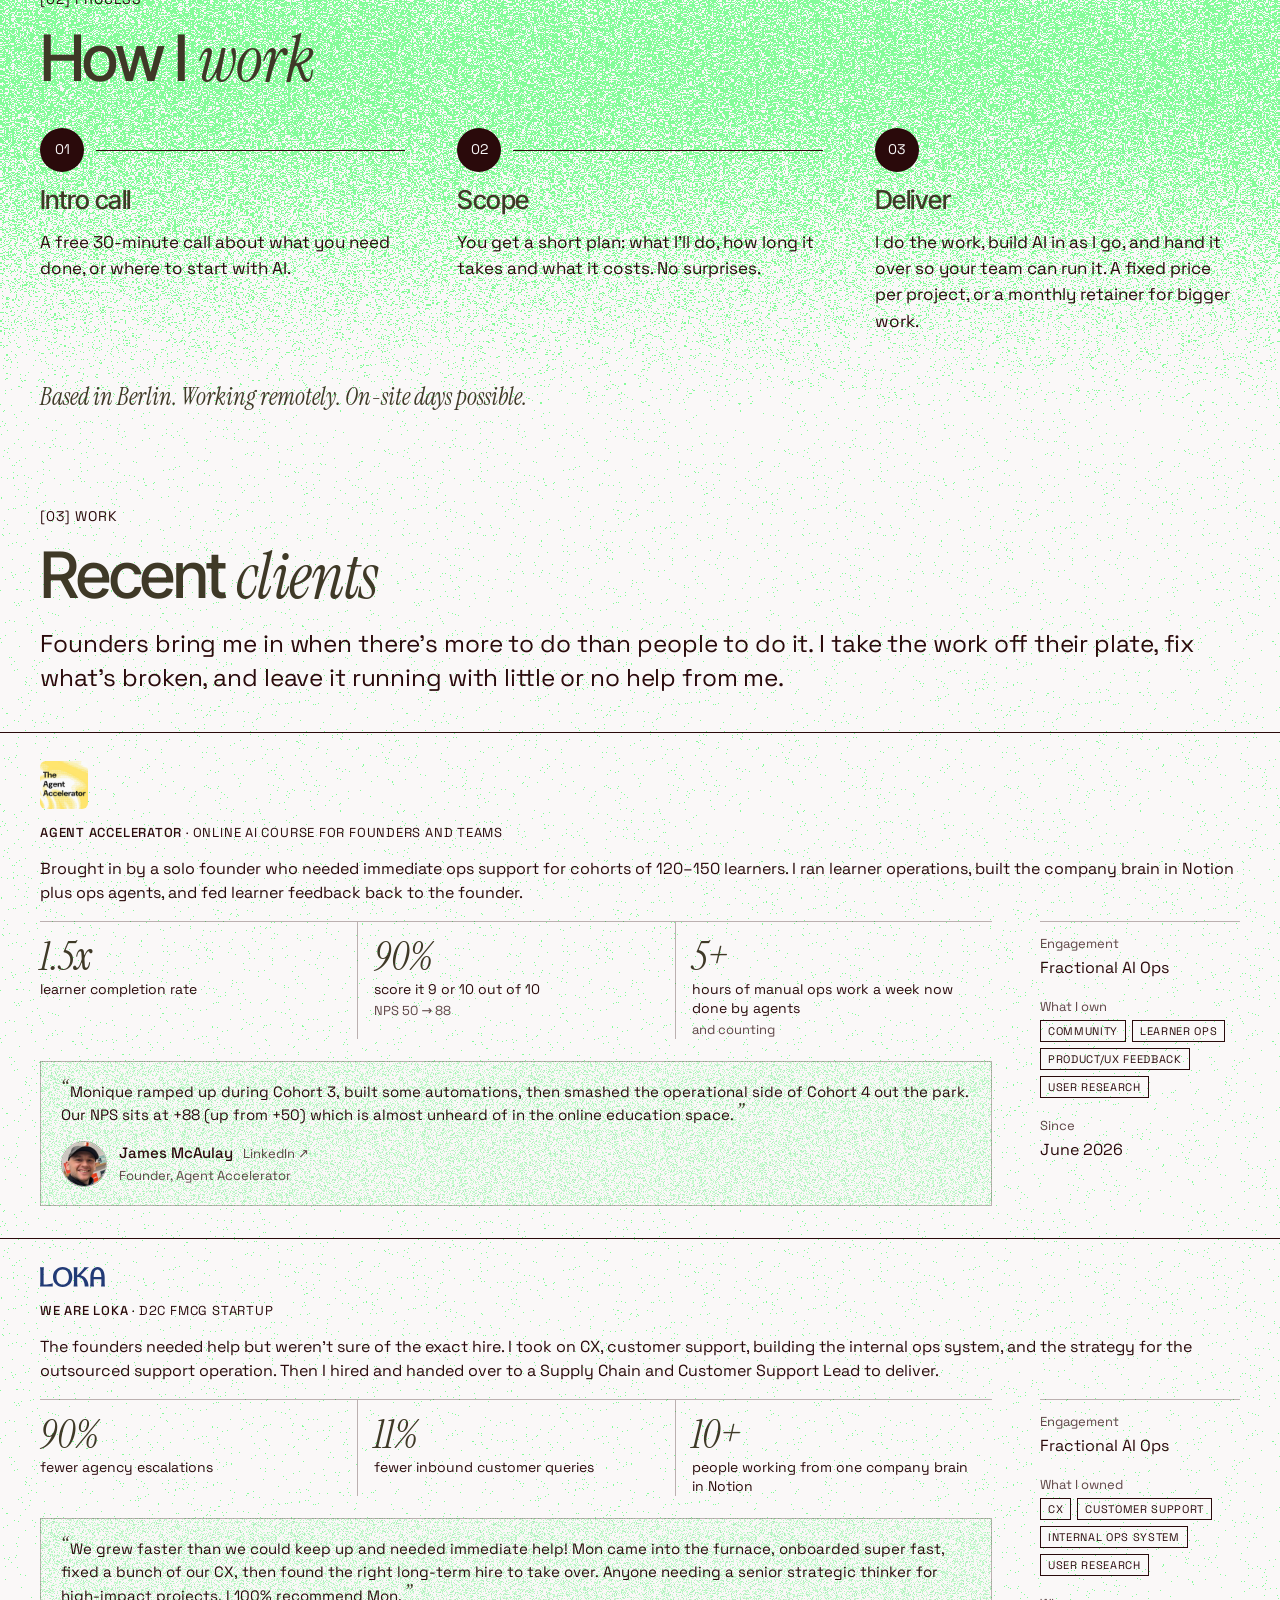
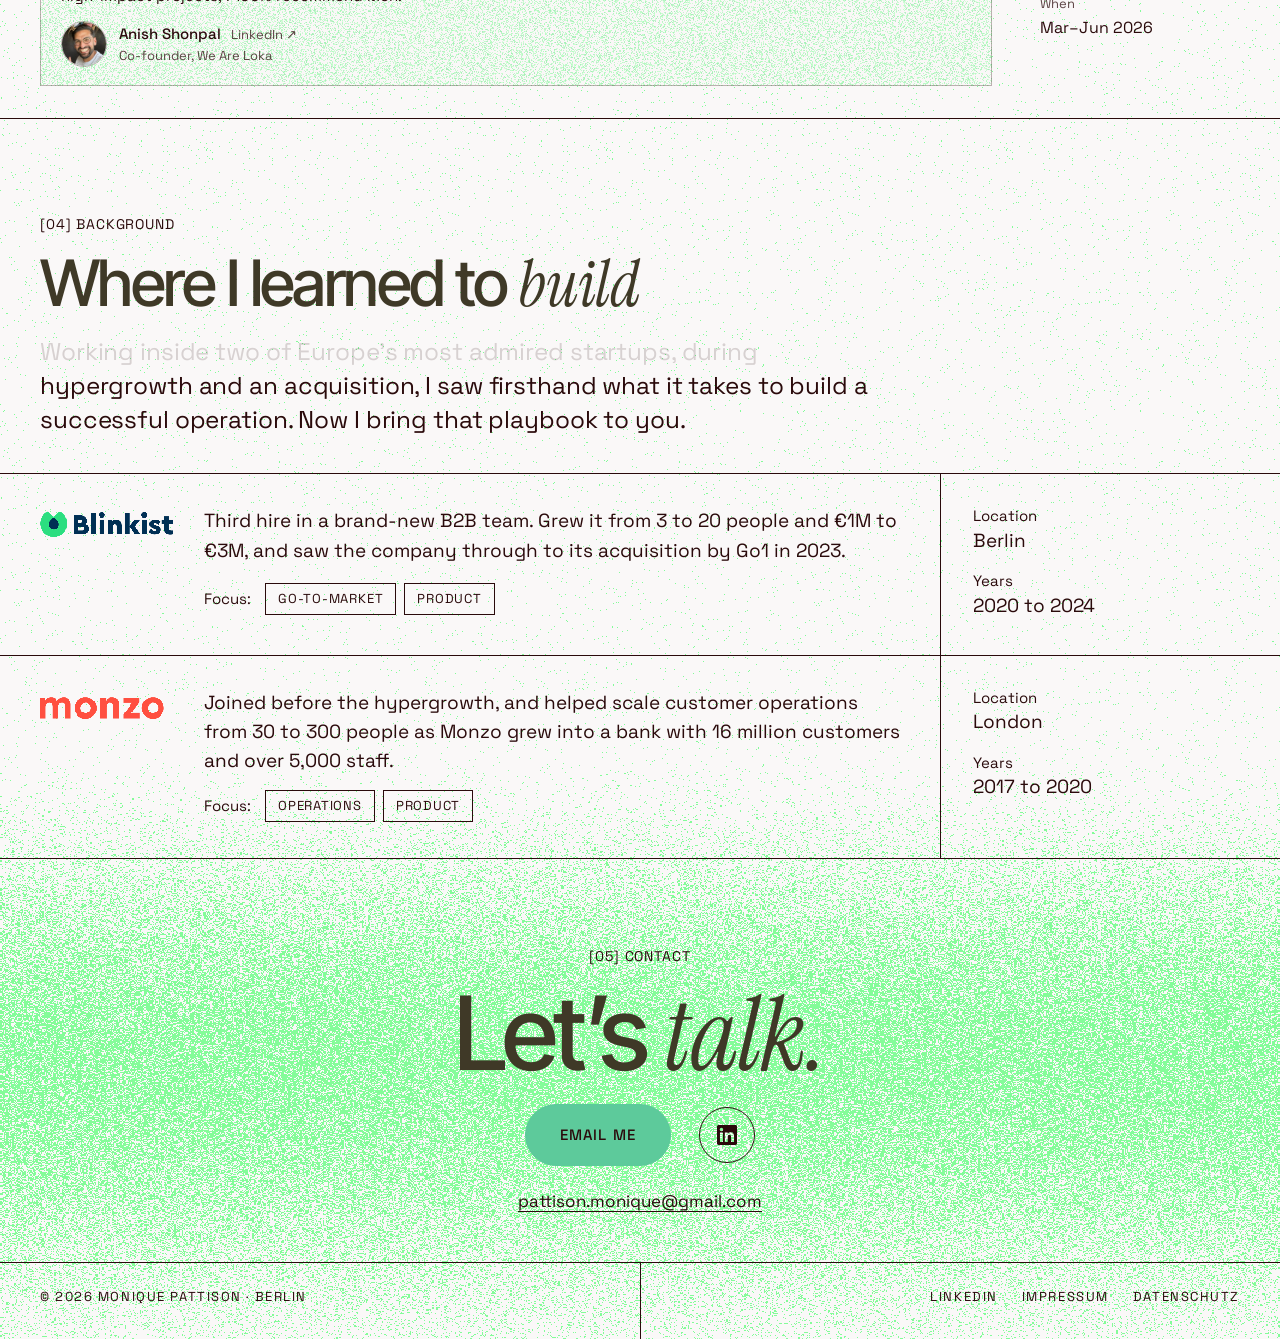
==== commit 7ec35f38: "Loka copy: weren't sure Co-Authored-By: Claude Opus 5.5 <noreply@anthropic.com> Claude-Session: http" ====
--- a/index.html
+++ b/index.html
@@ -365,7 +365,7 @@
 <a class="logo" href="https://weareloka.com/" target="_blank" rel="noopener"><img class="rc-logo-loka" src="images/logos/loka-colour.svg" alt="We Are Loka"></a>
 <h3 class="rc-desc"><a class="rc-co" href="https://weareloka.com/" target="_blank" rel="noopener">We Are Loka</a> · D2C FMCG startup</h3>
 </div>
-<p class="rc-story">The founders needed help but were unsure of the exact hire. I took on CX, customer support, building the internal ops system, and the strategy for the outsourced support operation. Then I hired and handed over to a Supply Chain and Customer Support Lead to deliver.</p>
+<p class="rc-story">The founders needed help but weren't sure of the exact hire. I took on CX, customer support, building the internal ops system, and the strategy for the outsourced support operation. Then I hired and handed over to a Supply Chain and Customer Support Lead to deliver.</p>
 <div class="rc-stats">
 <div class="rc-stat"><span class="rc-num">90%</span><span class="rc-what">fewer agency escalations</span></div>
 <div class="rc-stat"><span class="rc-num">11%</span><span class="rc-what">fewer inbound customer queries</span></div>
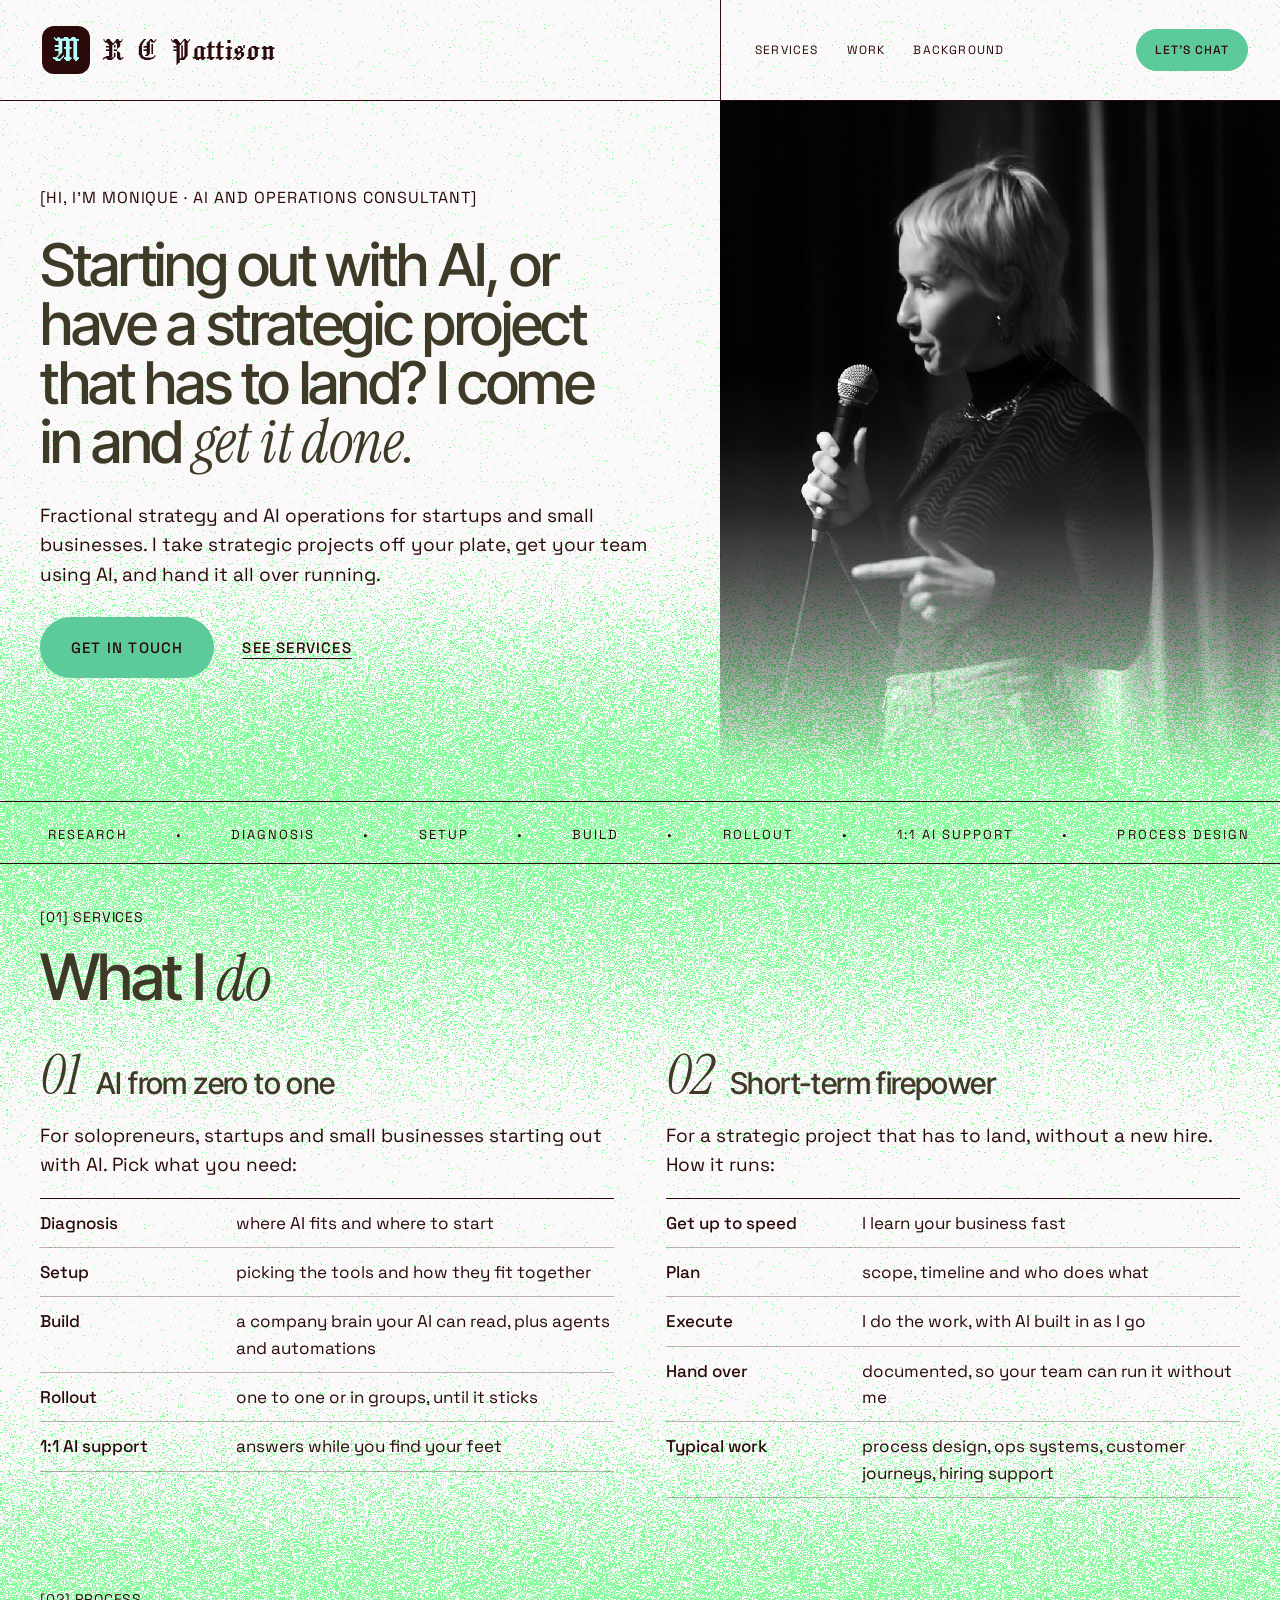
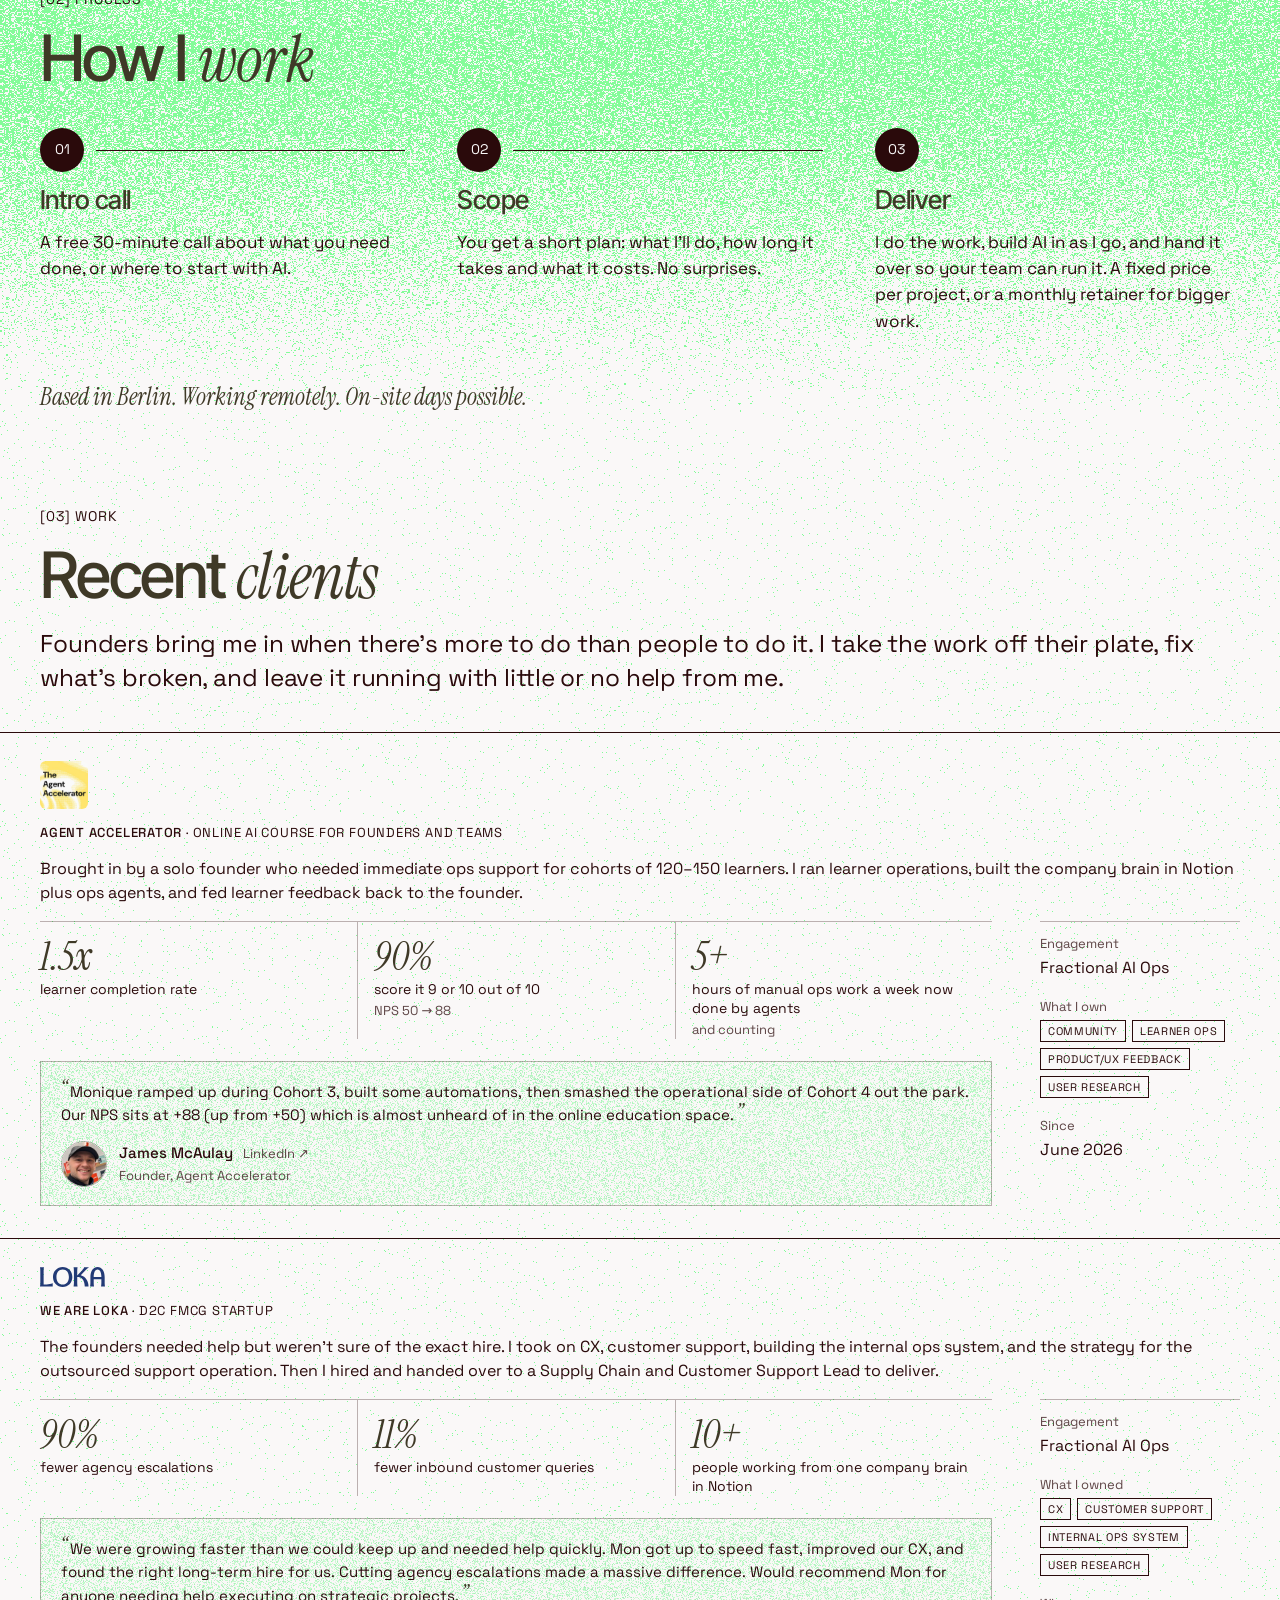
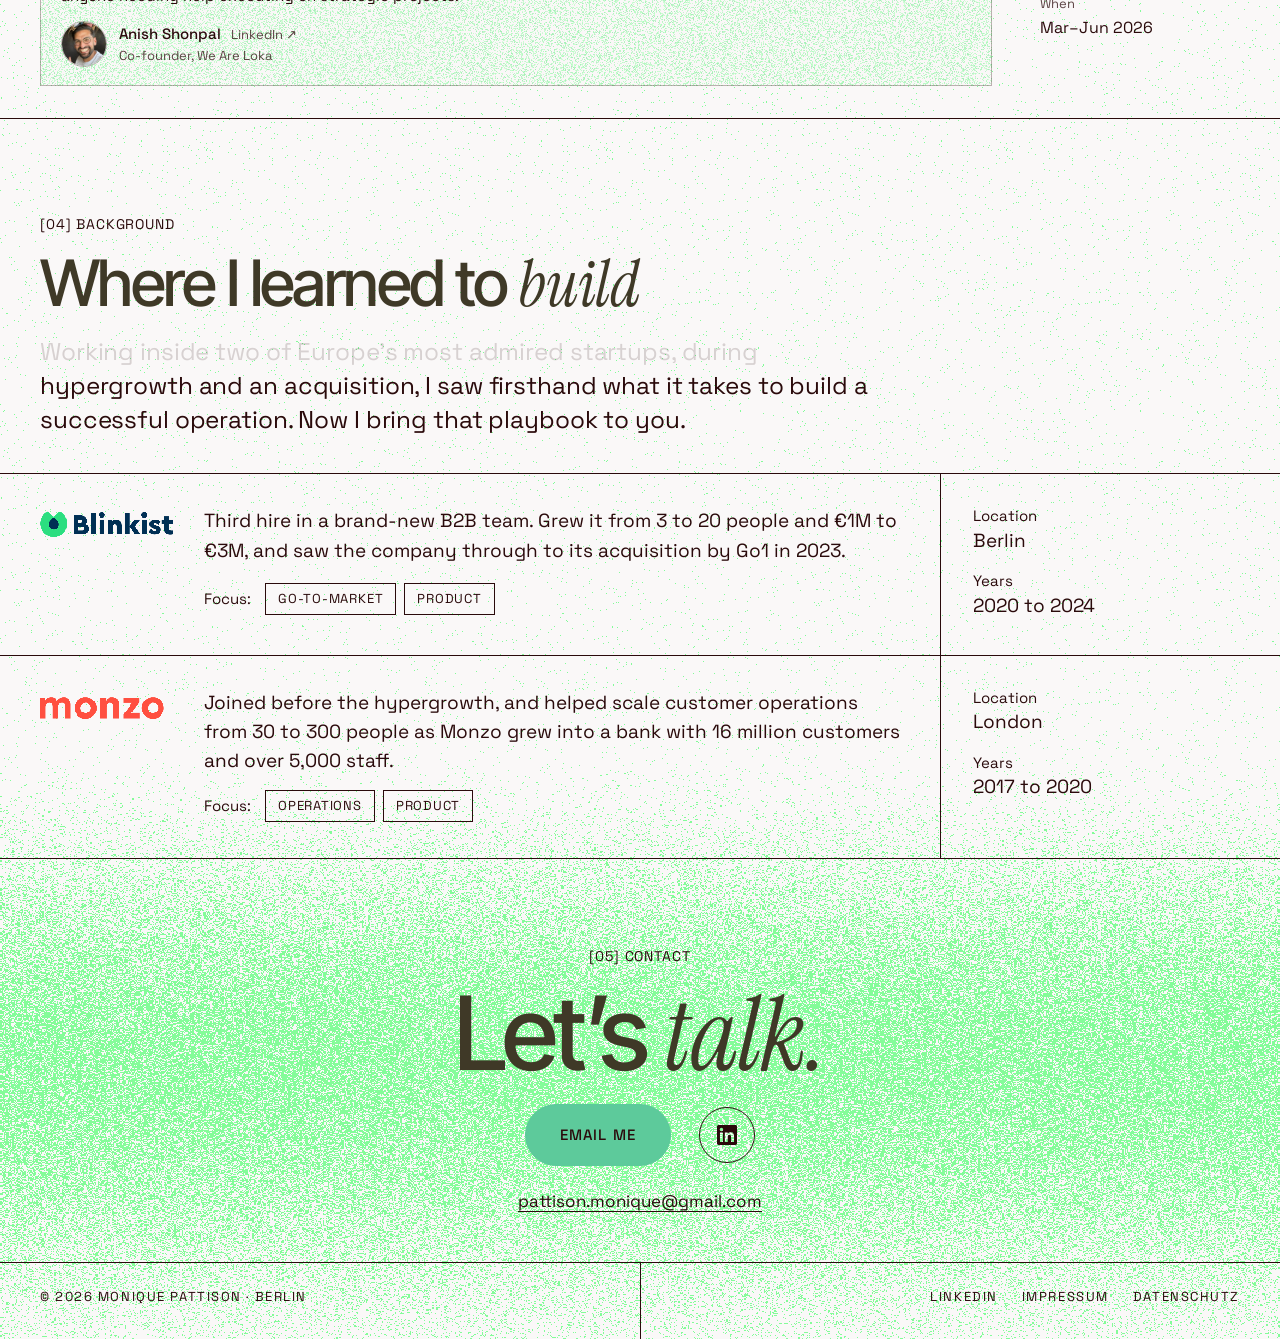
==== commit c288f519: "Update Anish's quote in Recent clients Co-Authored-By: Claude Opus 5.5 <noreply@anthropic.com> Claud" ====
--- a/index.html
+++ b/index.html
@@ -372,7 +372,7 @@
 <div class="rc-stat"><span class="rc-num">10+</span><span class="rc-what">people working from one company brain in Notion</span></div>
 </div>
 <blockquote class="rc-quote">
-<p>We grew faster than we could keep up and needed immediate help! Mon came into the furnace, onboarded super fast, fixed a bunch of our CX, then found the right long-term hire to take over. Anyone needing a senior strategic thinker for high-impact projects, I 100% recommend Mon.</p>
+<p>We were growing faster than we could keep up and needed help quickly. Mon got up to speed fast, improved our CX, and found the right long-term hire for us. Cutting agency escalations made a massive difference. Would recommend Mon for anyone needing help executing on strategic projects.</p>
 <footer class="rc-by"><img class="rc-face" src="images/people/anish-shonpal.jpg" alt="Anish Shonpal"><cite><a href="https://www.linkedin.com/in/anish-shonpal/" target="_blank" rel="noopener">Anish Shonpal <span class="rc-li">LinkedIn ↗</span></a><span class="rc-role">Co-founder, We Are Loka</span></cite></footer>
 </blockquote>
 <aside class="rc-side">
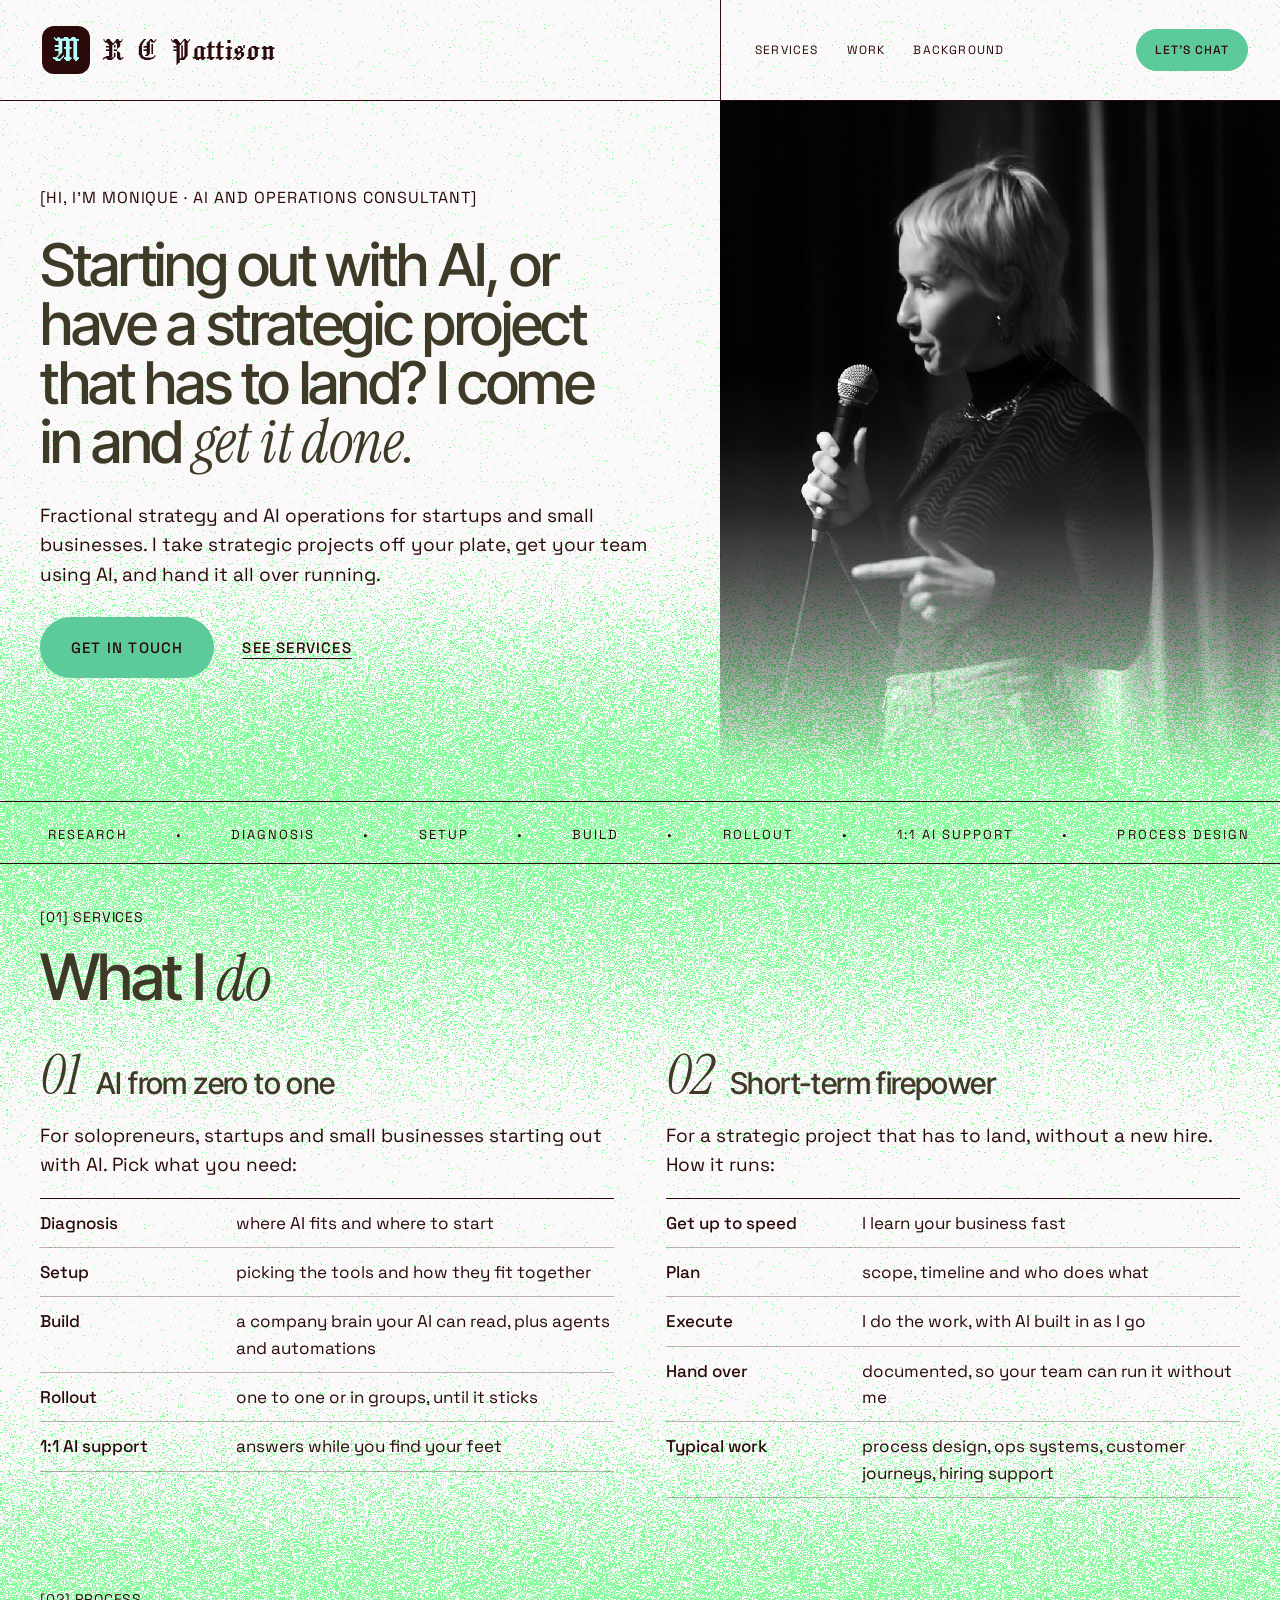
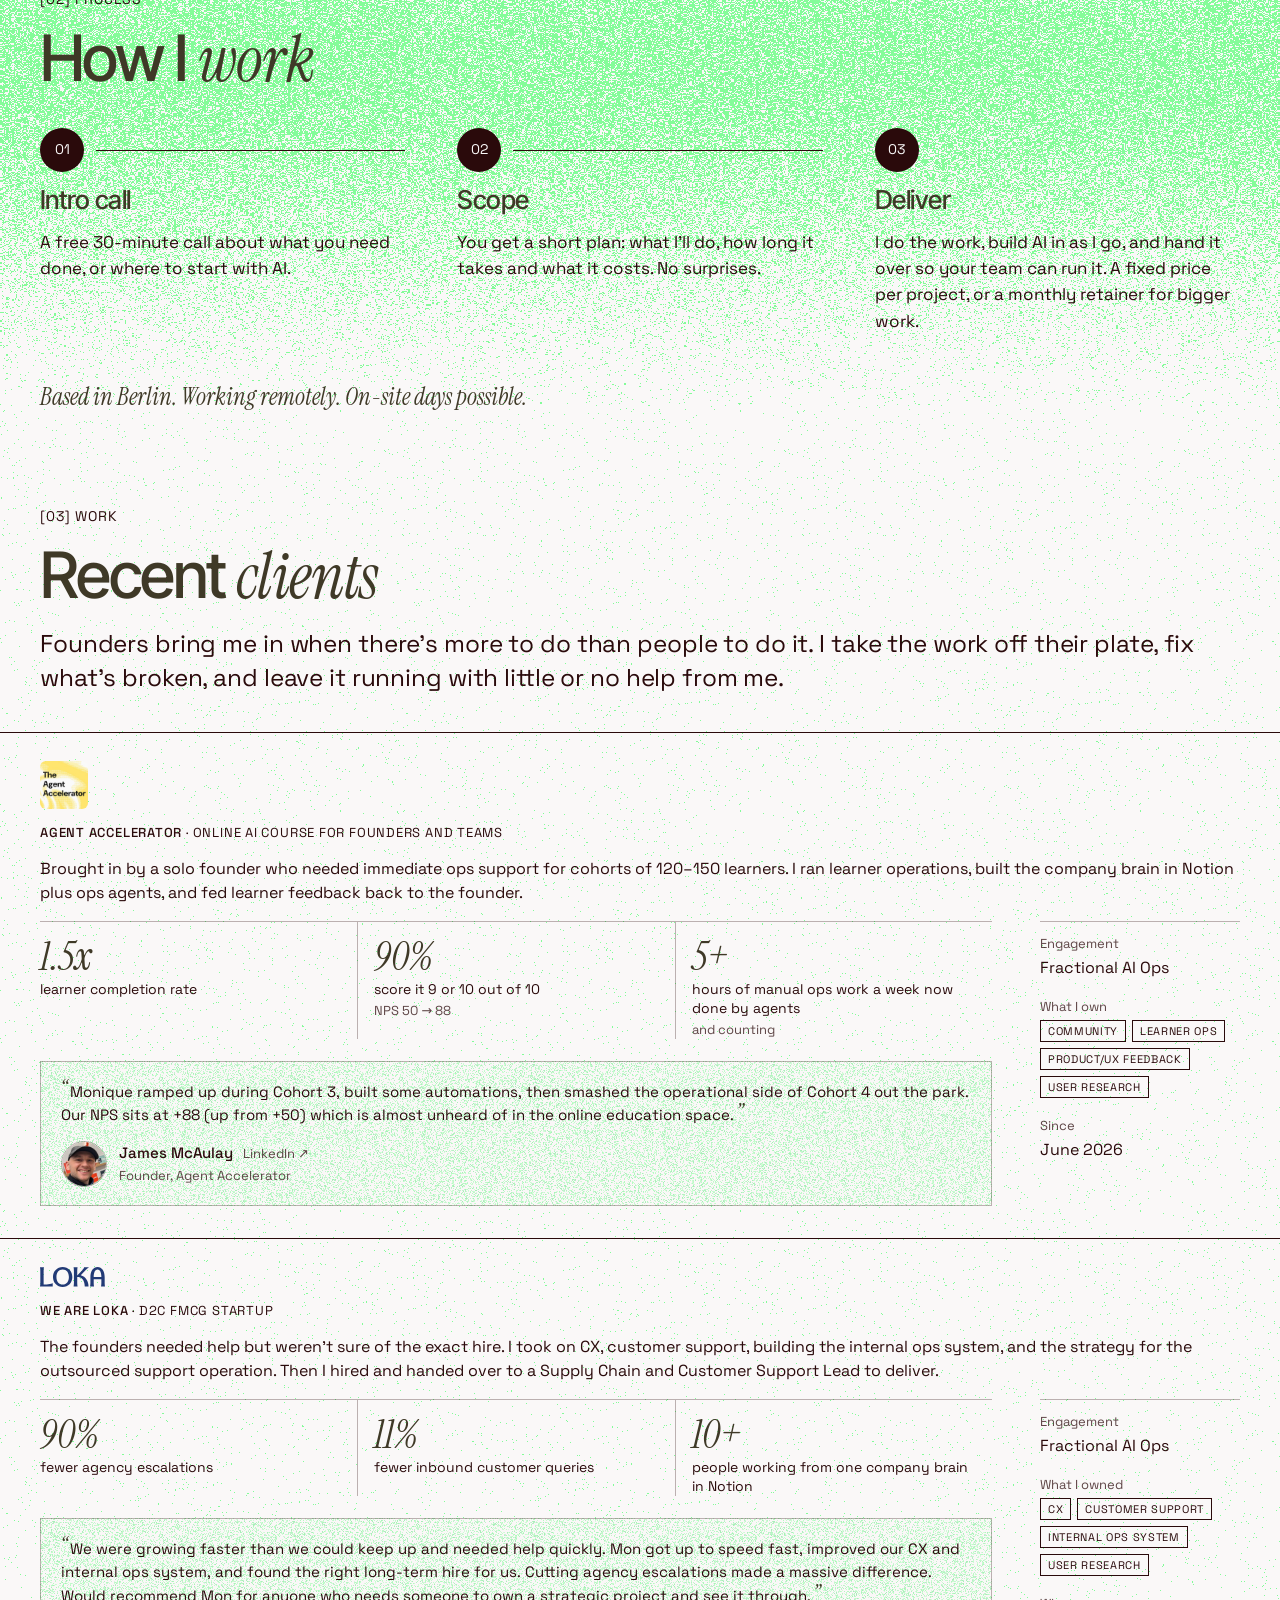
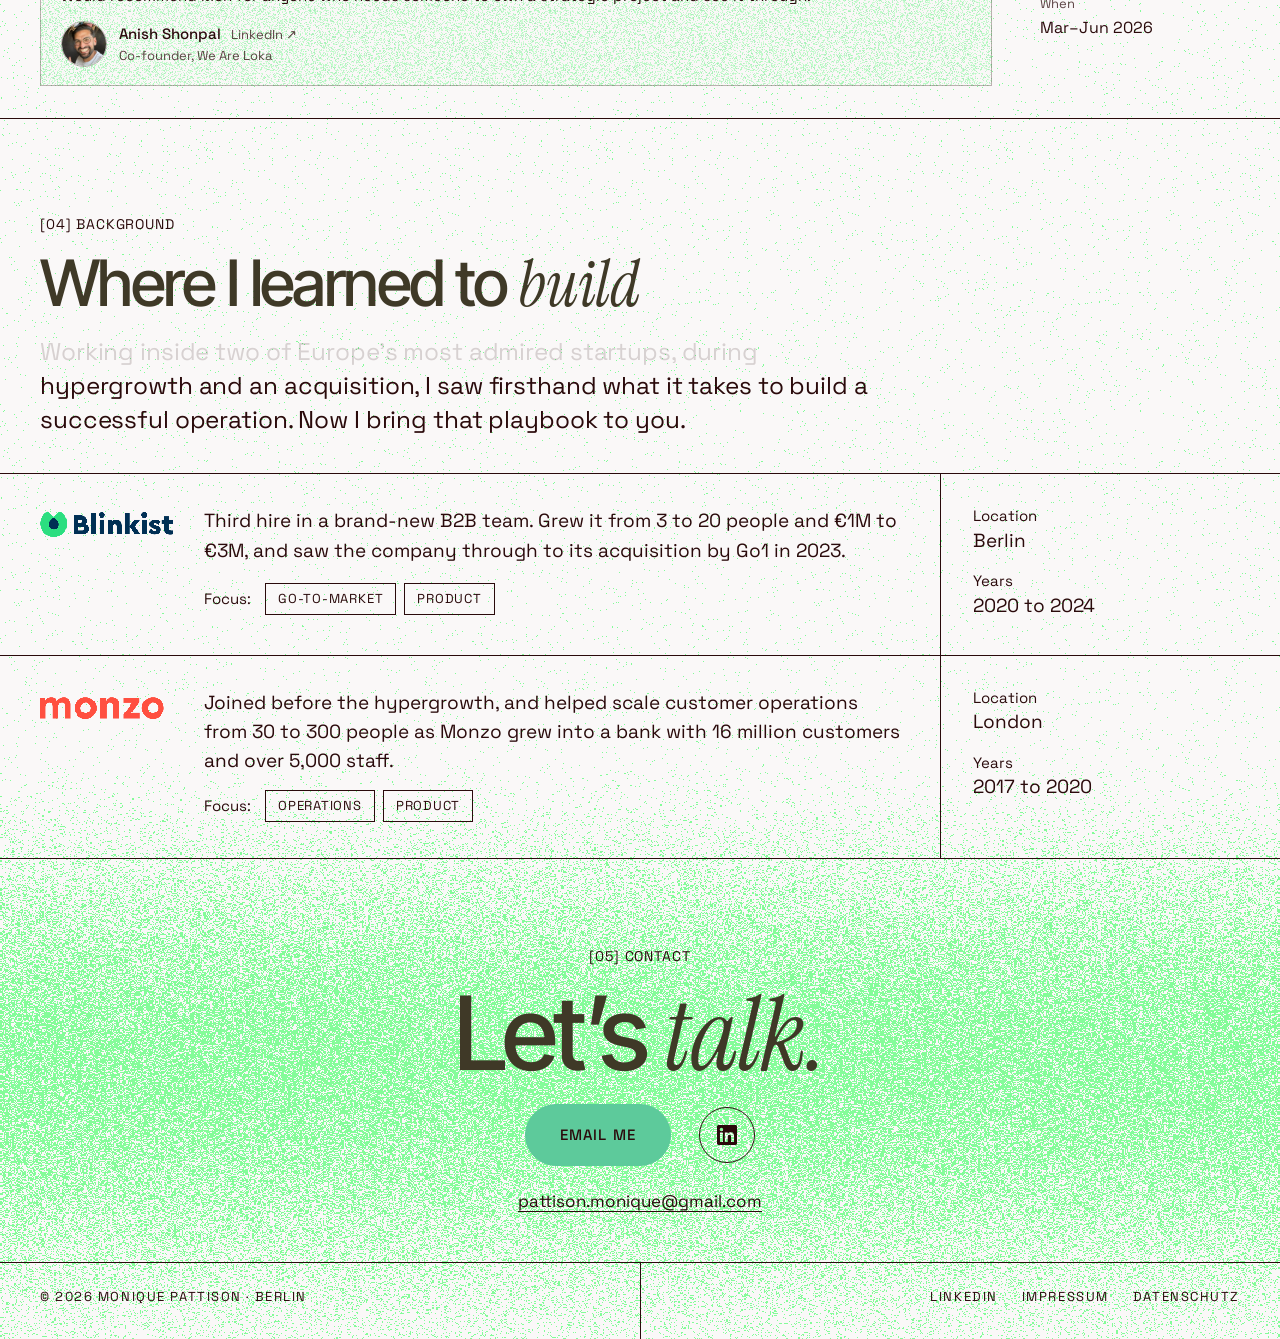
==== commit ba4dc8c1: "Anish quote: add internal ops system, new closing line Co-Authored-By: Claude Opus 5.5 <noreply@anth" ====
--- a/index.html
+++ b/index.html
@@ -372,7 +372,7 @@
 <div class="rc-stat"><span class="rc-num">10+</span><span class="rc-what">people working from one company brain in Notion</span></div>
 </div>
 <blockquote class="rc-quote">
-<p>We were growing faster than we could keep up and needed help quickly. Mon got up to speed fast, improved our CX, and found the right long-term hire for us. Cutting agency escalations made a massive difference. Would recommend Mon for anyone needing help executing on strategic projects.</p>
+<p>We were growing faster than we could keep up and needed help quickly. Mon got up to speed fast, improved our CX and internal ops system, and found the right long-term hire for us. Cutting agency escalations made a massive difference. Would recommend Mon for anyone who needs someone to own a strategic project and see it through.</p>
 <footer class="rc-by"><img class="rc-face" src="images/people/anish-shonpal.jpg" alt="Anish Shonpal"><cite><a href="https://www.linkedin.com/in/anish-shonpal/" target="_blank" rel="noopener">Anish Shonpal <span class="rc-li">LinkedIn ↗</span></a><span class="rc-role">Co-founder, We Are Loka</span></cite></footer>
 </blockquote>
 <aside class="rc-side">
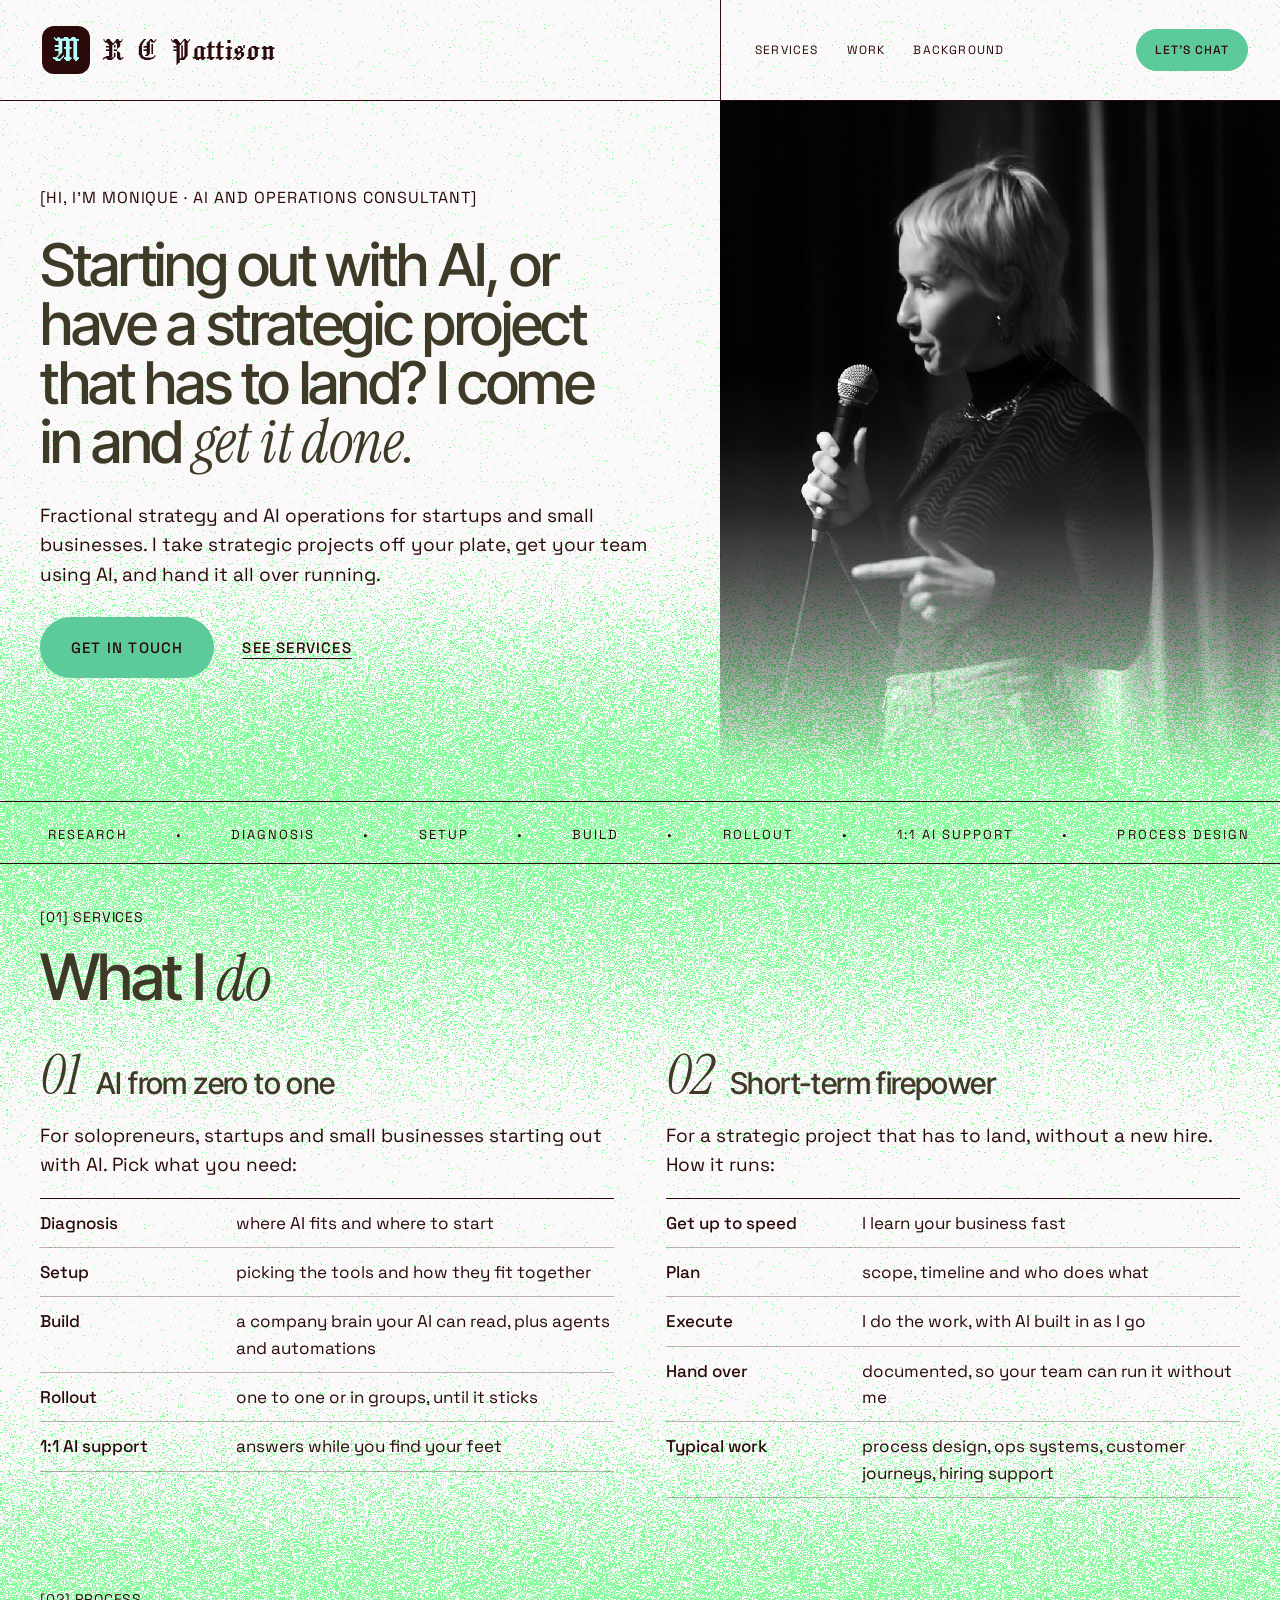
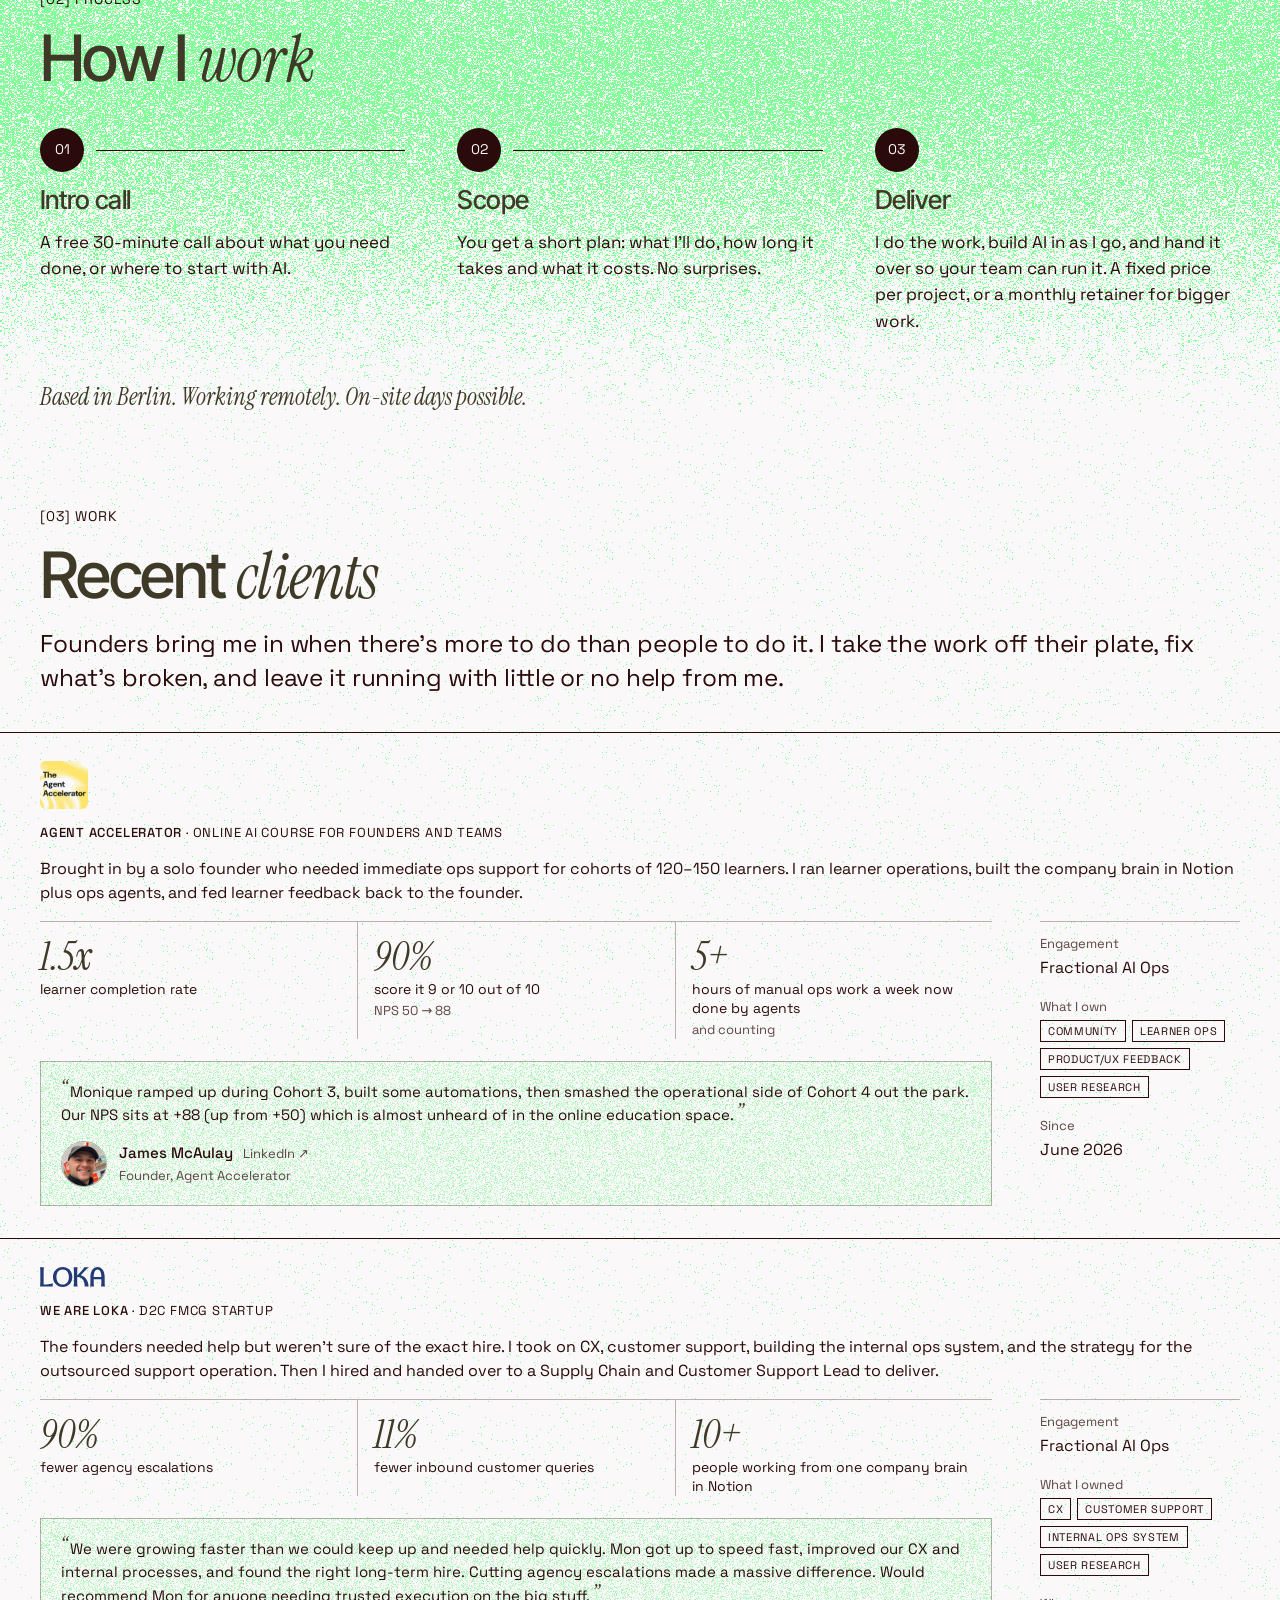
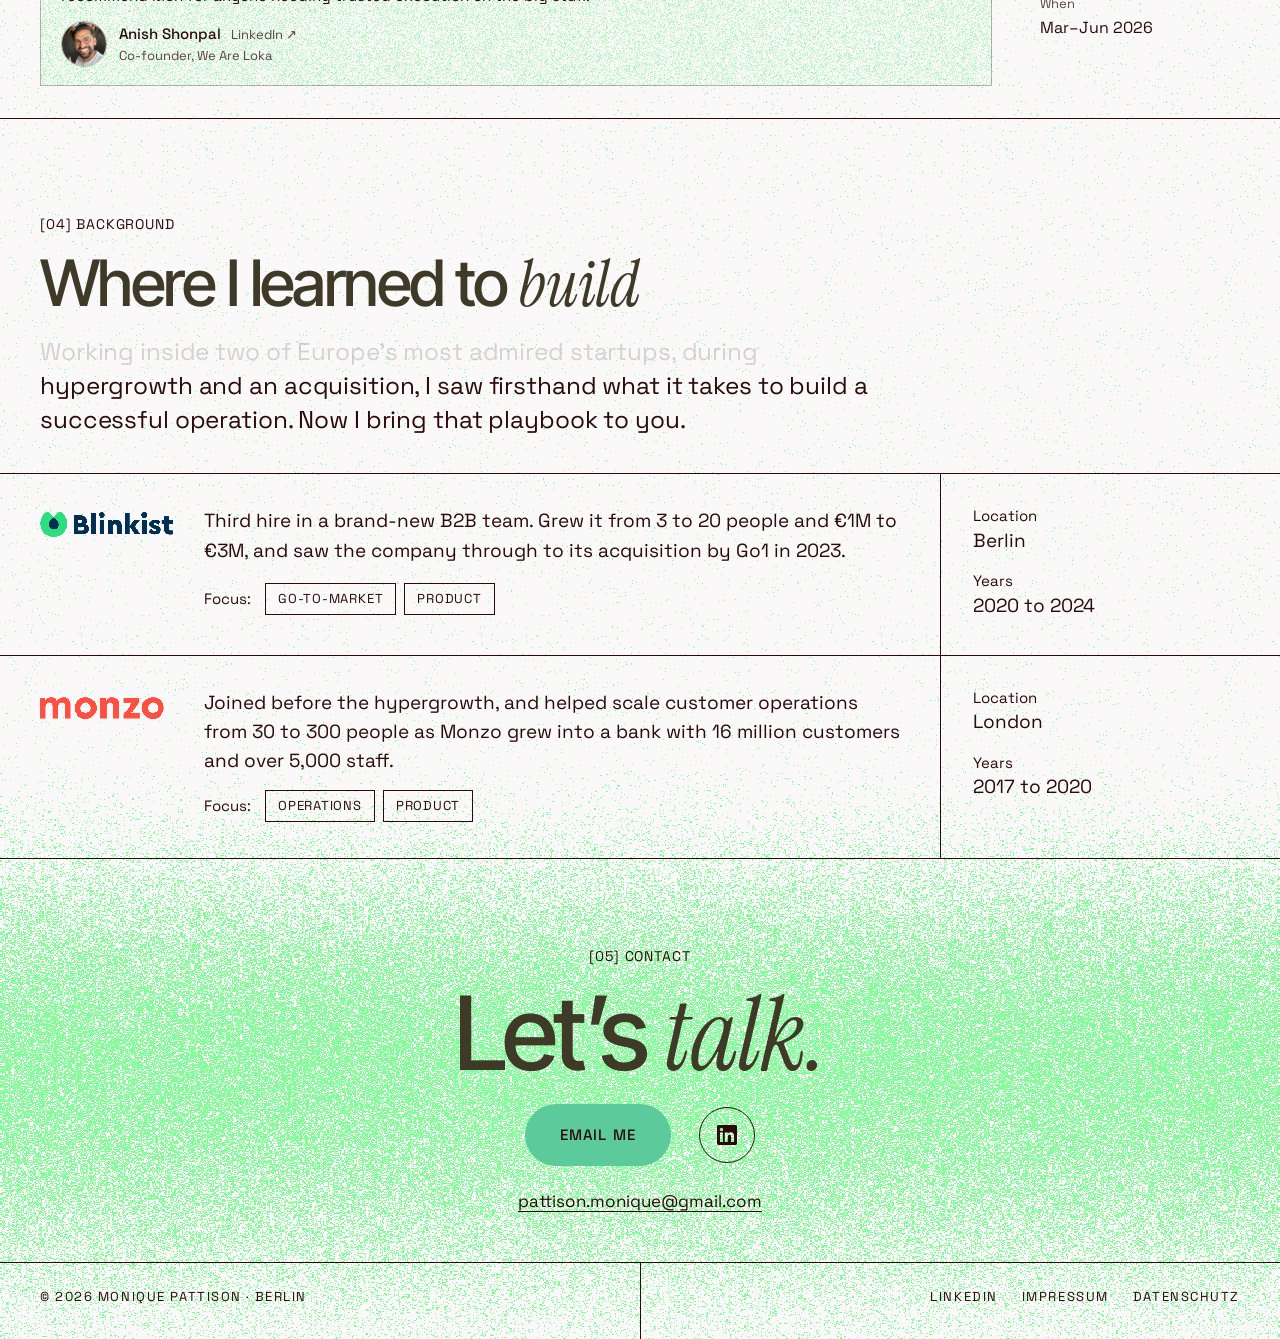
==== commit 5d6e4ca0: "Anish quote: trimmed final wording Co-Authored-By: Claude Opus 5.5 <noreply@anthropic.com> Claude-Se" ====
--- a/index.html
+++ b/index.html
@@ -372,7 +372,7 @@
 <div class="rc-stat"><span class="rc-num">10+</span><span class="rc-what">people working from one company brain in Notion</span></div>
 </div>
 <blockquote class="rc-quote">
-<p>We were growing faster than we could keep up and needed help quickly. Mon got up to speed fast, improved our CX and internal ops system, and found the right long-term hire for us. Cutting agency escalations made a massive difference. Would recommend Mon for anyone who needs someone to own a strategic project and see it through.</p>
+<p>We were growing faster than we could keep up and needed help quickly. Mon got up to speed fast, improved our CX and internal processes, and found the right long-term hire. Cutting agency escalations made a massive difference. Would recommend Mon for anyone needing trusted execution on the big stuff.</p>
 <footer class="rc-by"><img class="rc-face" src="images/people/anish-shonpal.jpg" alt="Anish Shonpal"><cite><a href="https://www.linkedin.com/in/anish-shonpal/" target="_blank" rel="noopener">Anish Shonpal <span class="rc-li">LinkedIn ↗</span></a><span class="rc-role">Co-founder, We Are Loka</span></cite></footer>
 </blockquote>
 <aside class="rc-side">
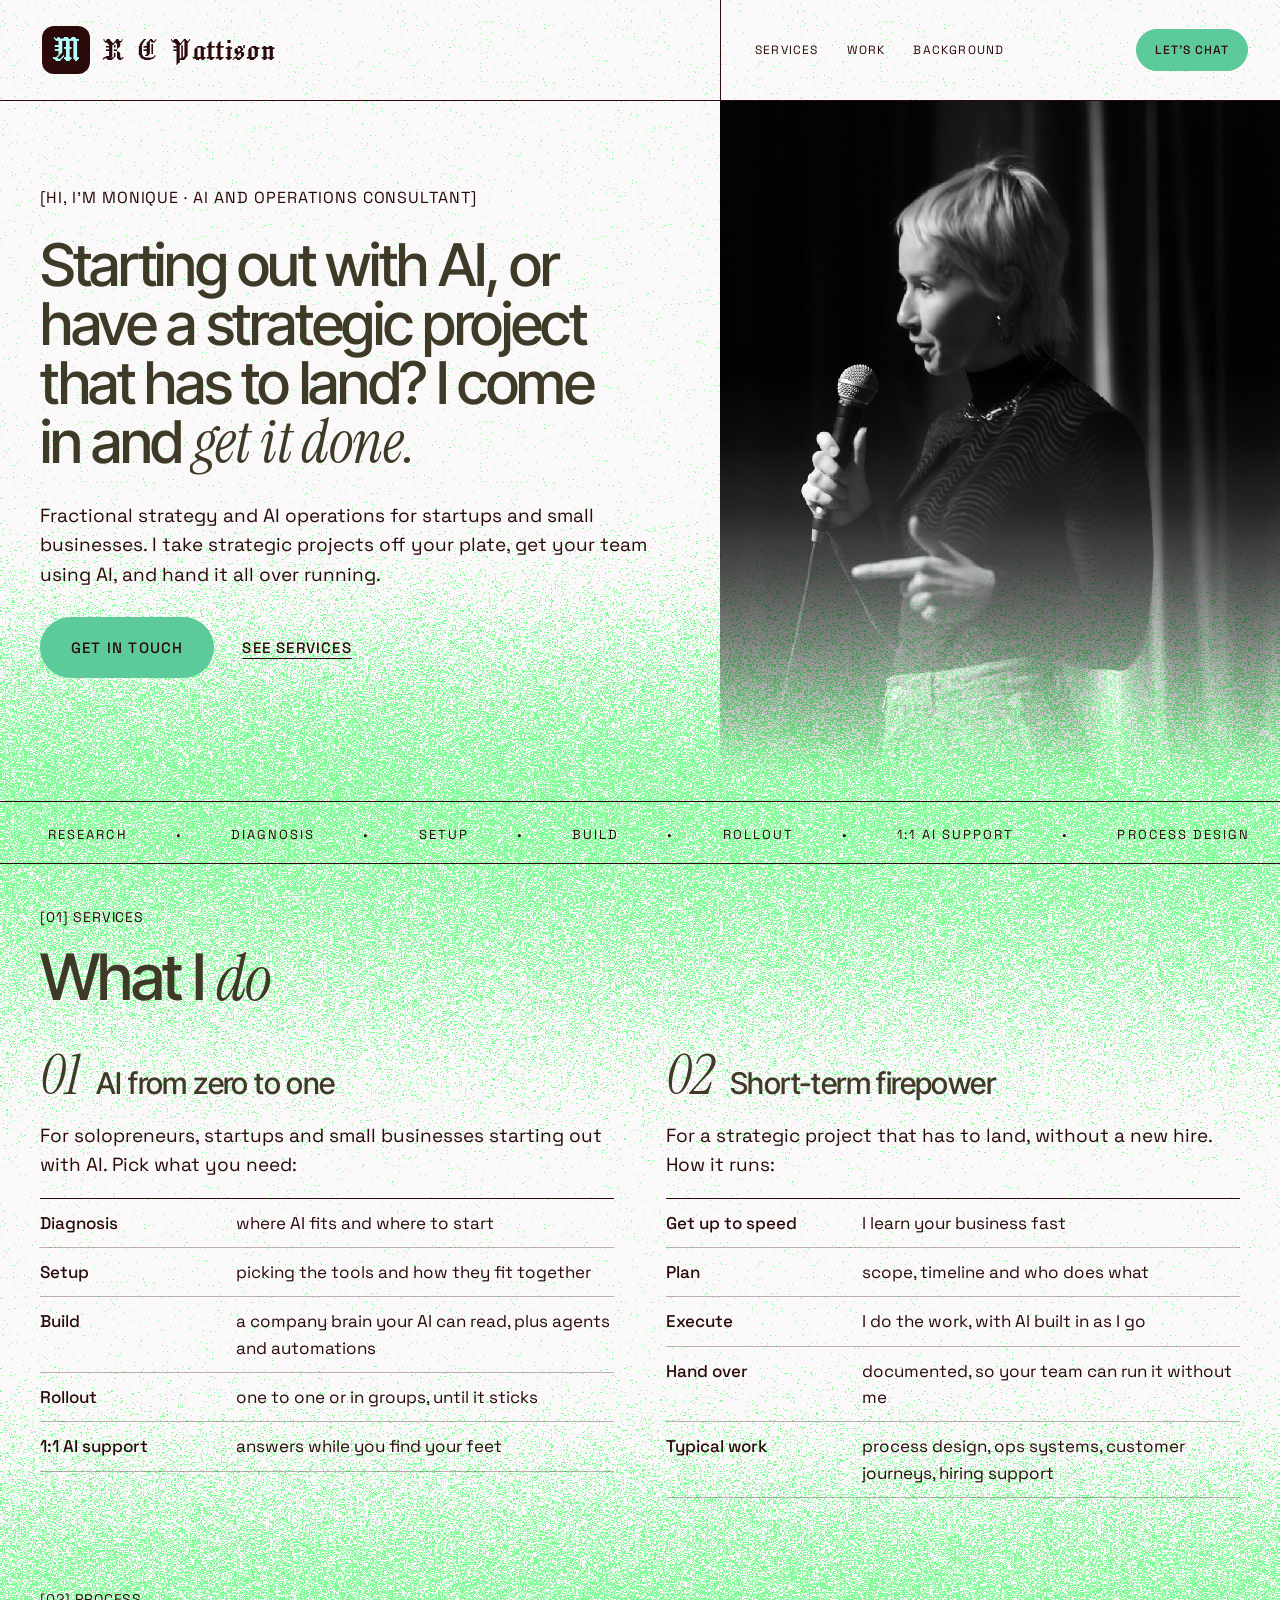
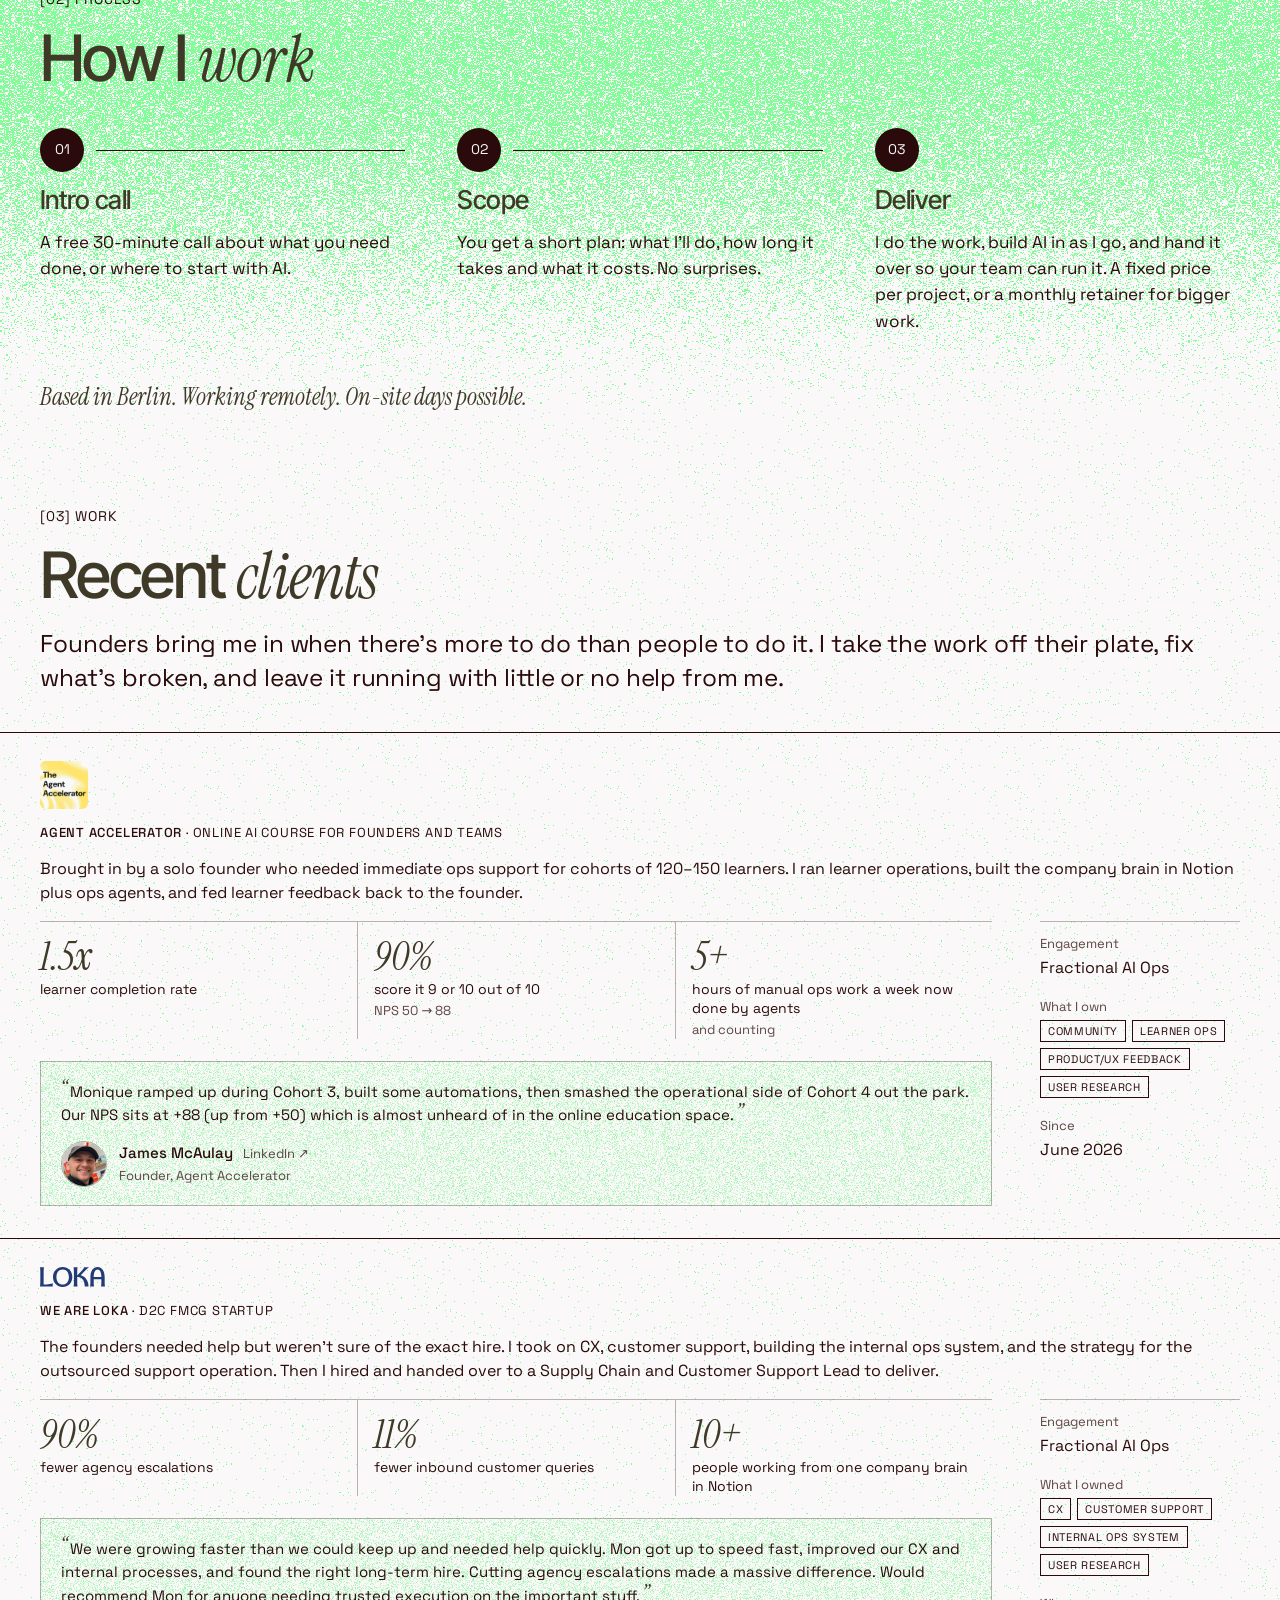
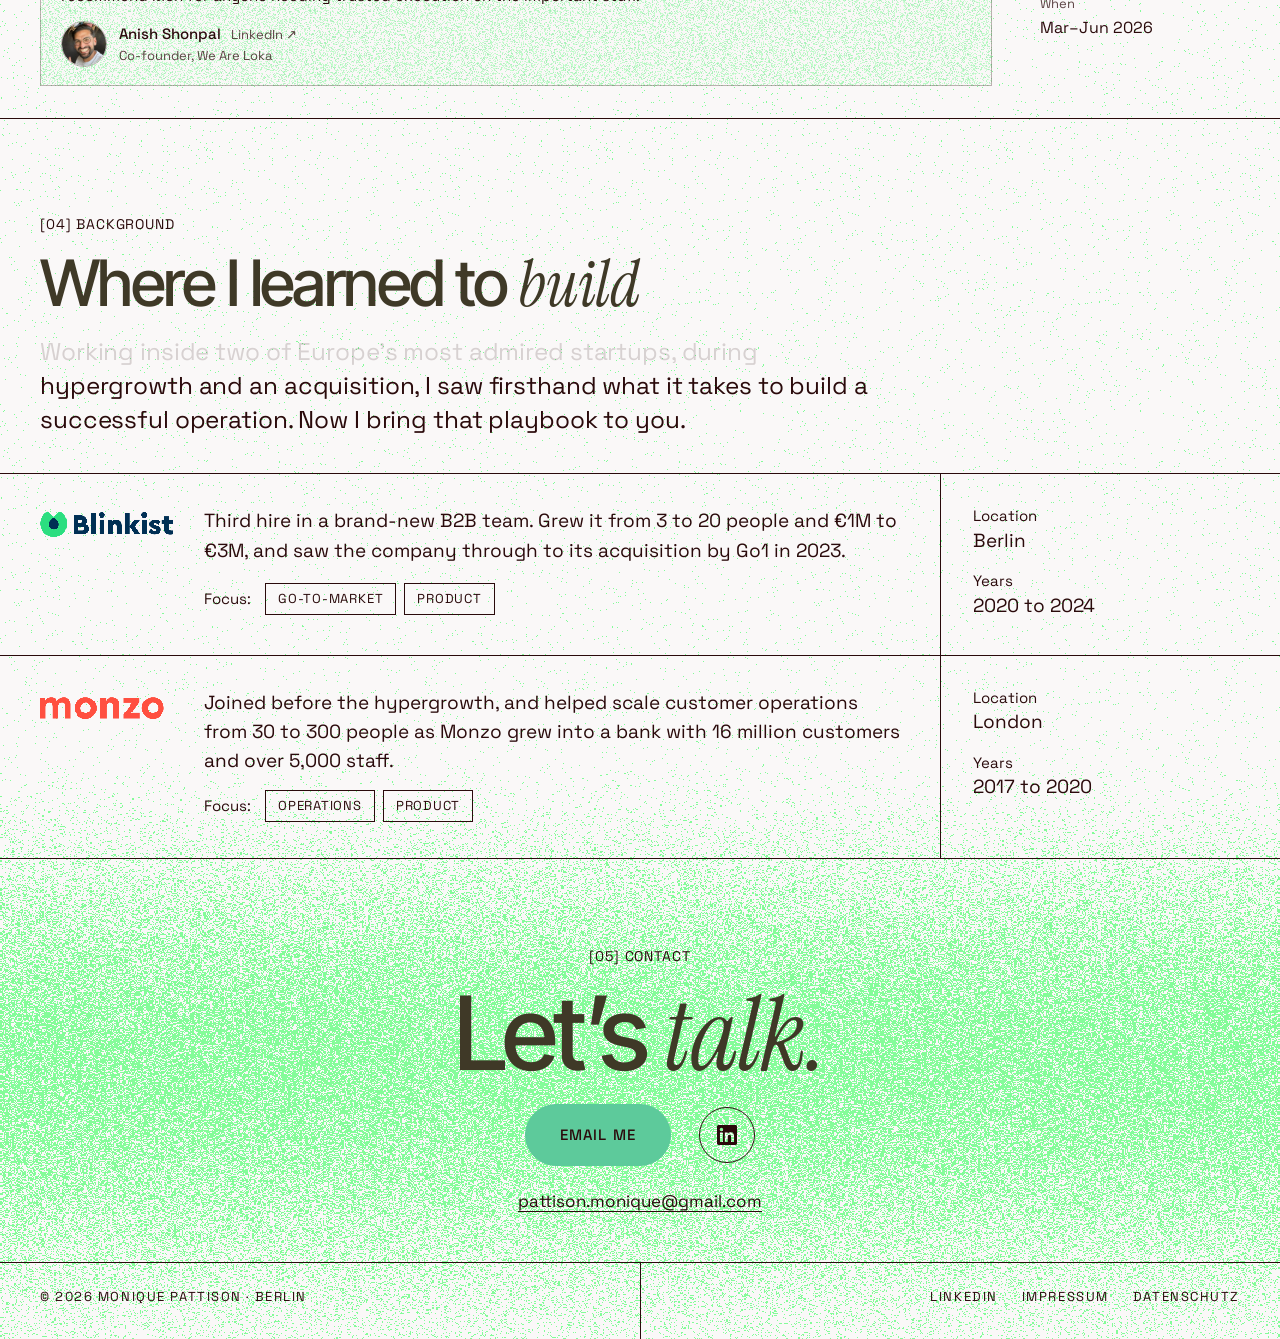
==== commit 34f97435: "Anish quote: big -> important Co-Authored-By: Claude Opus 5.5 <noreply@anthropic.com> Claude-Session" ====
--- a/index.html
+++ b/index.html
@@ -372,7 +372,7 @@
 <div class="rc-stat"><span class="rc-num">10+</span><span class="rc-what">people working from one company brain in Notion</span></div>
 </div>
 <blockquote class="rc-quote">
-<p>We were growing faster than we could keep up and needed help quickly. Mon got up to speed fast, improved our CX and internal processes, and found the right long-term hire. Cutting agency escalations made a massive difference. Would recommend Mon for anyone needing trusted execution on the big stuff.</p>
+<p>We were growing faster than we could keep up and needed help quickly. Mon got up to speed fast, improved our CX and internal processes, and found the right long-term hire. Cutting agency escalations made a massive difference. Would recommend Mon for anyone needing trusted execution on the important stuff.</p>
 <footer class="rc-by"><img class="rc-face" src="images/people/anish-shonpal.jpg" alt="Anish Shonpal"><cite><a href="https://www.linkedin.com/in/anish-shonpal/" target="_blank" rel="noopener">Anish Shonpal <span class="rc-li">LinkedIn ↗</span></a><span class="rc-role">Co-founder, We Are Loka</span></cite></footer>
 </blockquote>
 <aside class="rc-side">
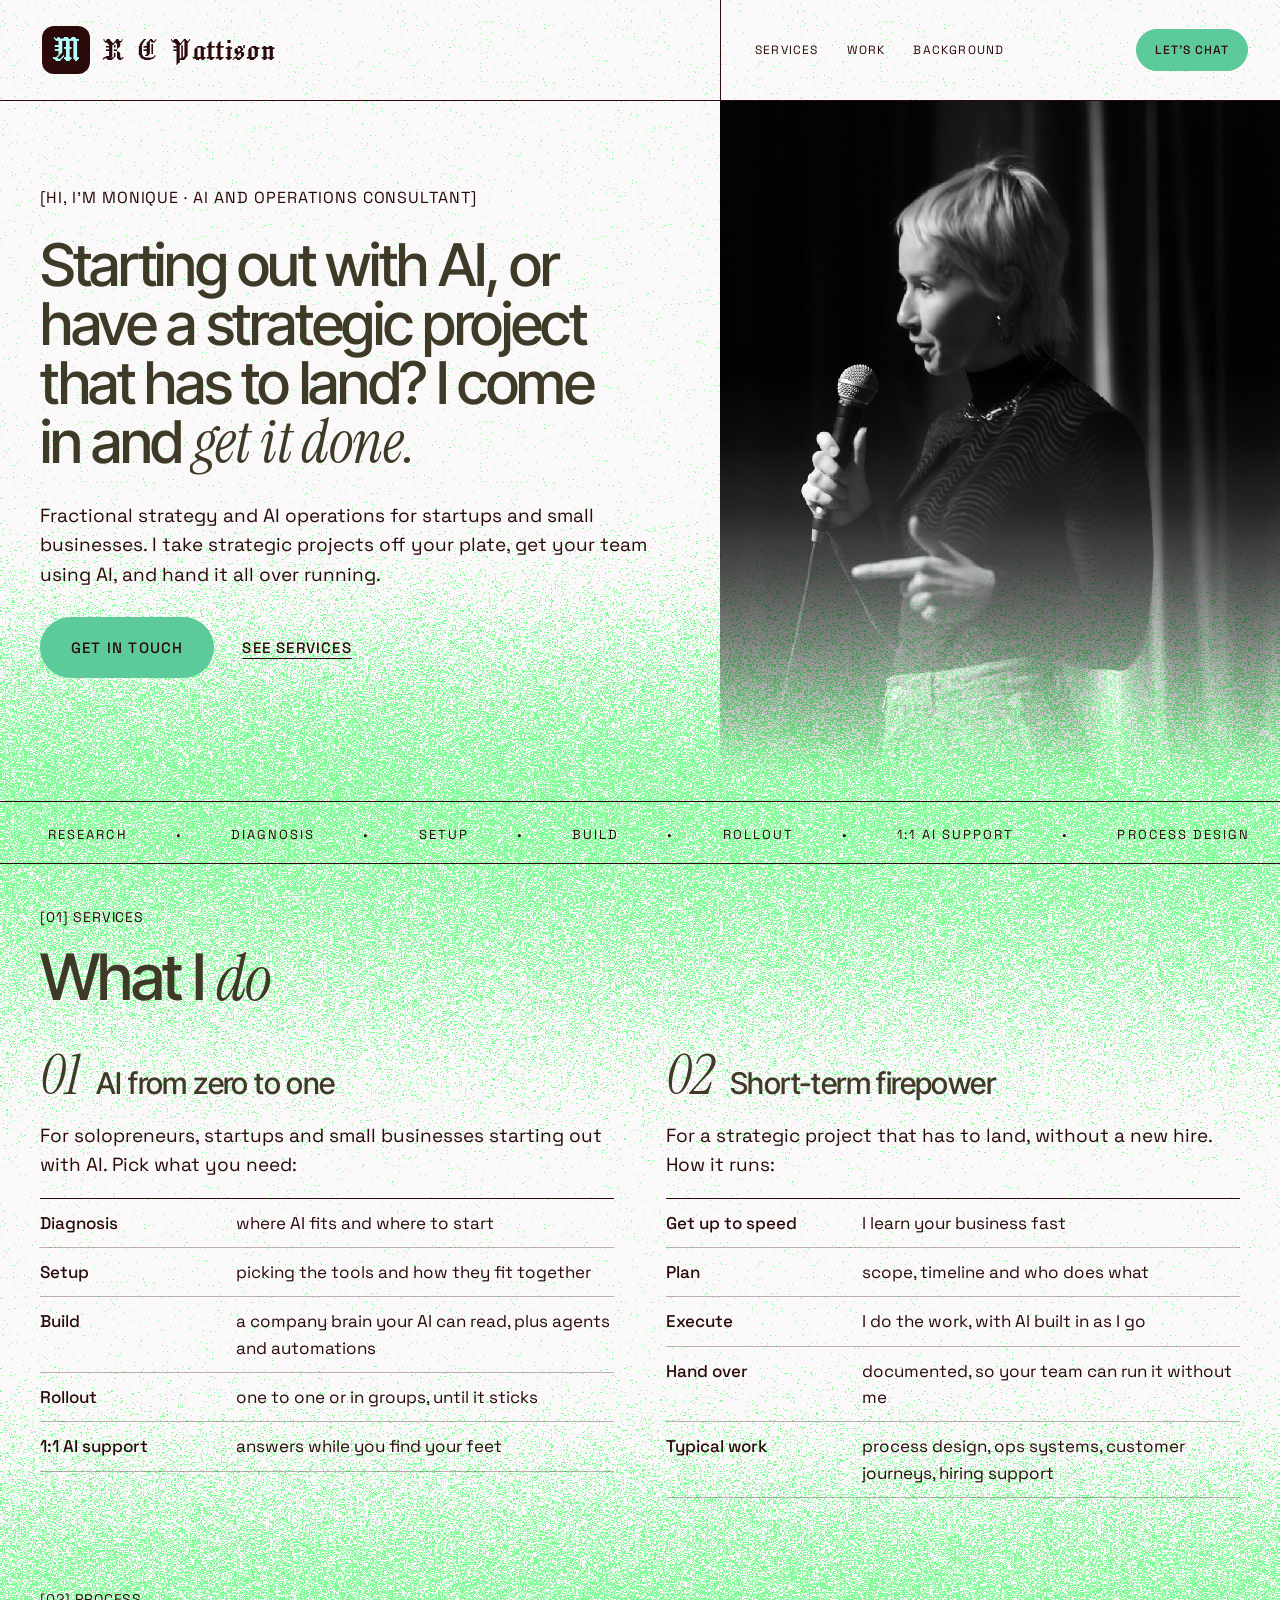
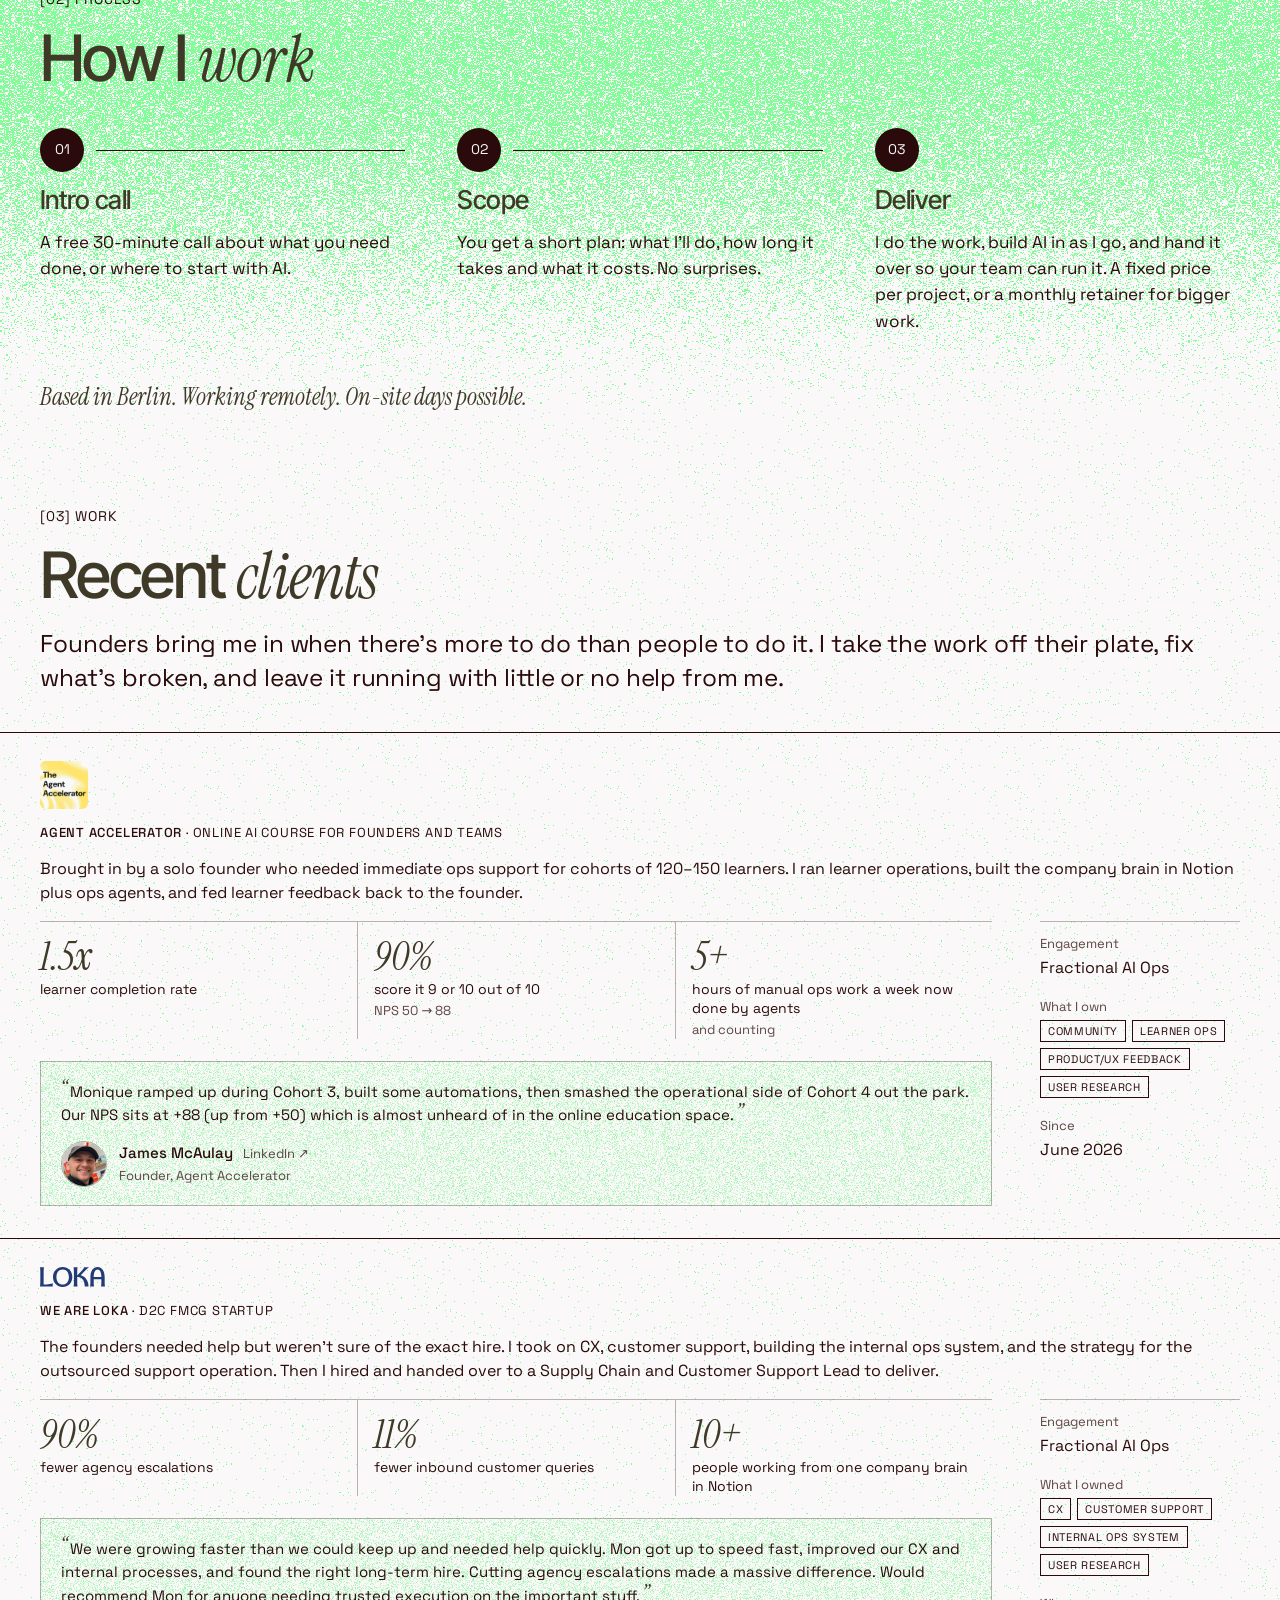
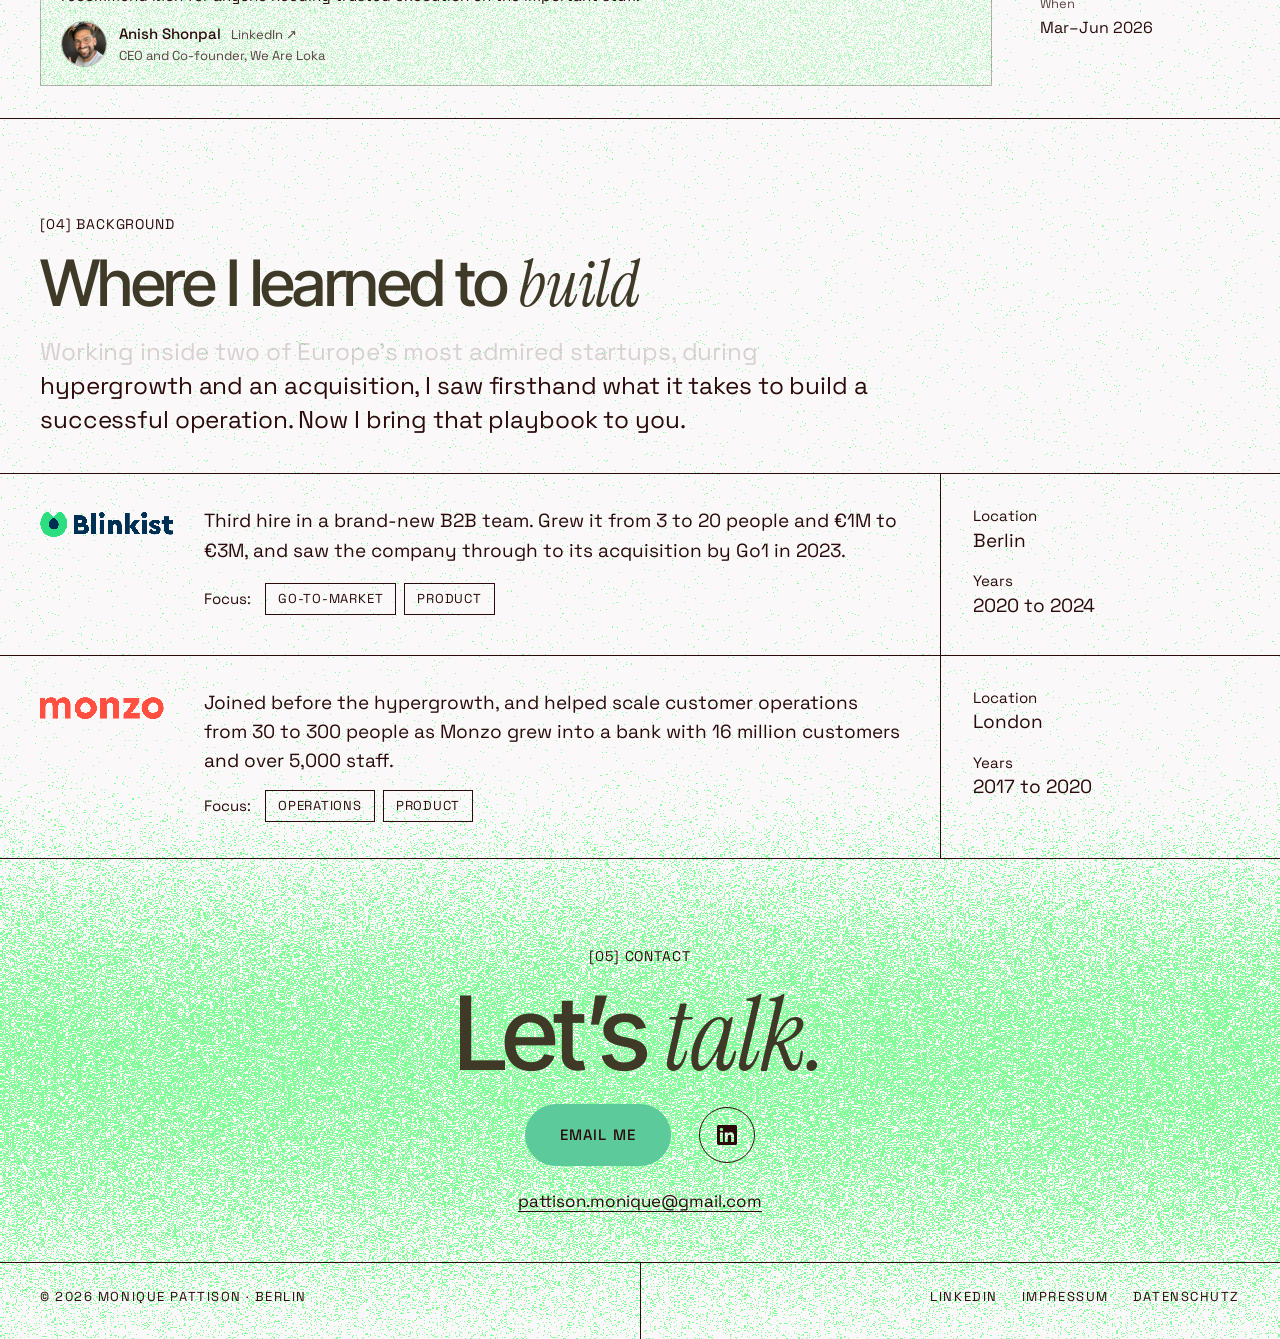
==== commit b4f16ff2: "Anish title: CEO and Co-founder Co-Authored-By: Claude Opus 5.5 <noreply@anthropic.com> Claude-Sessi" ====
--- a/index.html
+++ b/index.html
@@ -373,7 +373,7 @@
 </div>
 <blockquote class="rc-quote">
 <p>We were growing faster than we could keep up and needed help quickly. Mon got up to speed fast, improved our CX and internal processes, and found the right long-term hire. Cutting agency escalations made a massive difference. Would recommend Mon for anyone needing trusted execution on the important stuff.</p>
-<footer class="rc-by"><img class="rc-face" src="images/people/anish-shonpal.jpg" alt="Anish Shonpal"><cite><a href="https://www.linkedin.com/in/anish-shonpal/" target="_blank" rel="noopener">Anish Shonpal <span class="rc-li">LinkedIn ↗</span></a><span class="rc-role">Co-founder, We Are Loka</span></cite></footer>
+<footer class="rc-by"><img class="rc-face" src="images/people/anish-shonpal.jpg" alt="Anish Shonpal"><cite><a href="https://www.linkedin.com/in/anish-shonpal/" target="_blank" rel="noopener">Anish Shonpal <span class="rc-li">LinkedIn ↗</span></a><span class="rc-role">CEO and Co-founder, We Are Loka</span></cite></footer>
 </blockquote>
 <aside class="rc-side">
 <div><p class="rc-ml">Engagement</p><p class="rc-mv">Fractional AI Ops</p></div>
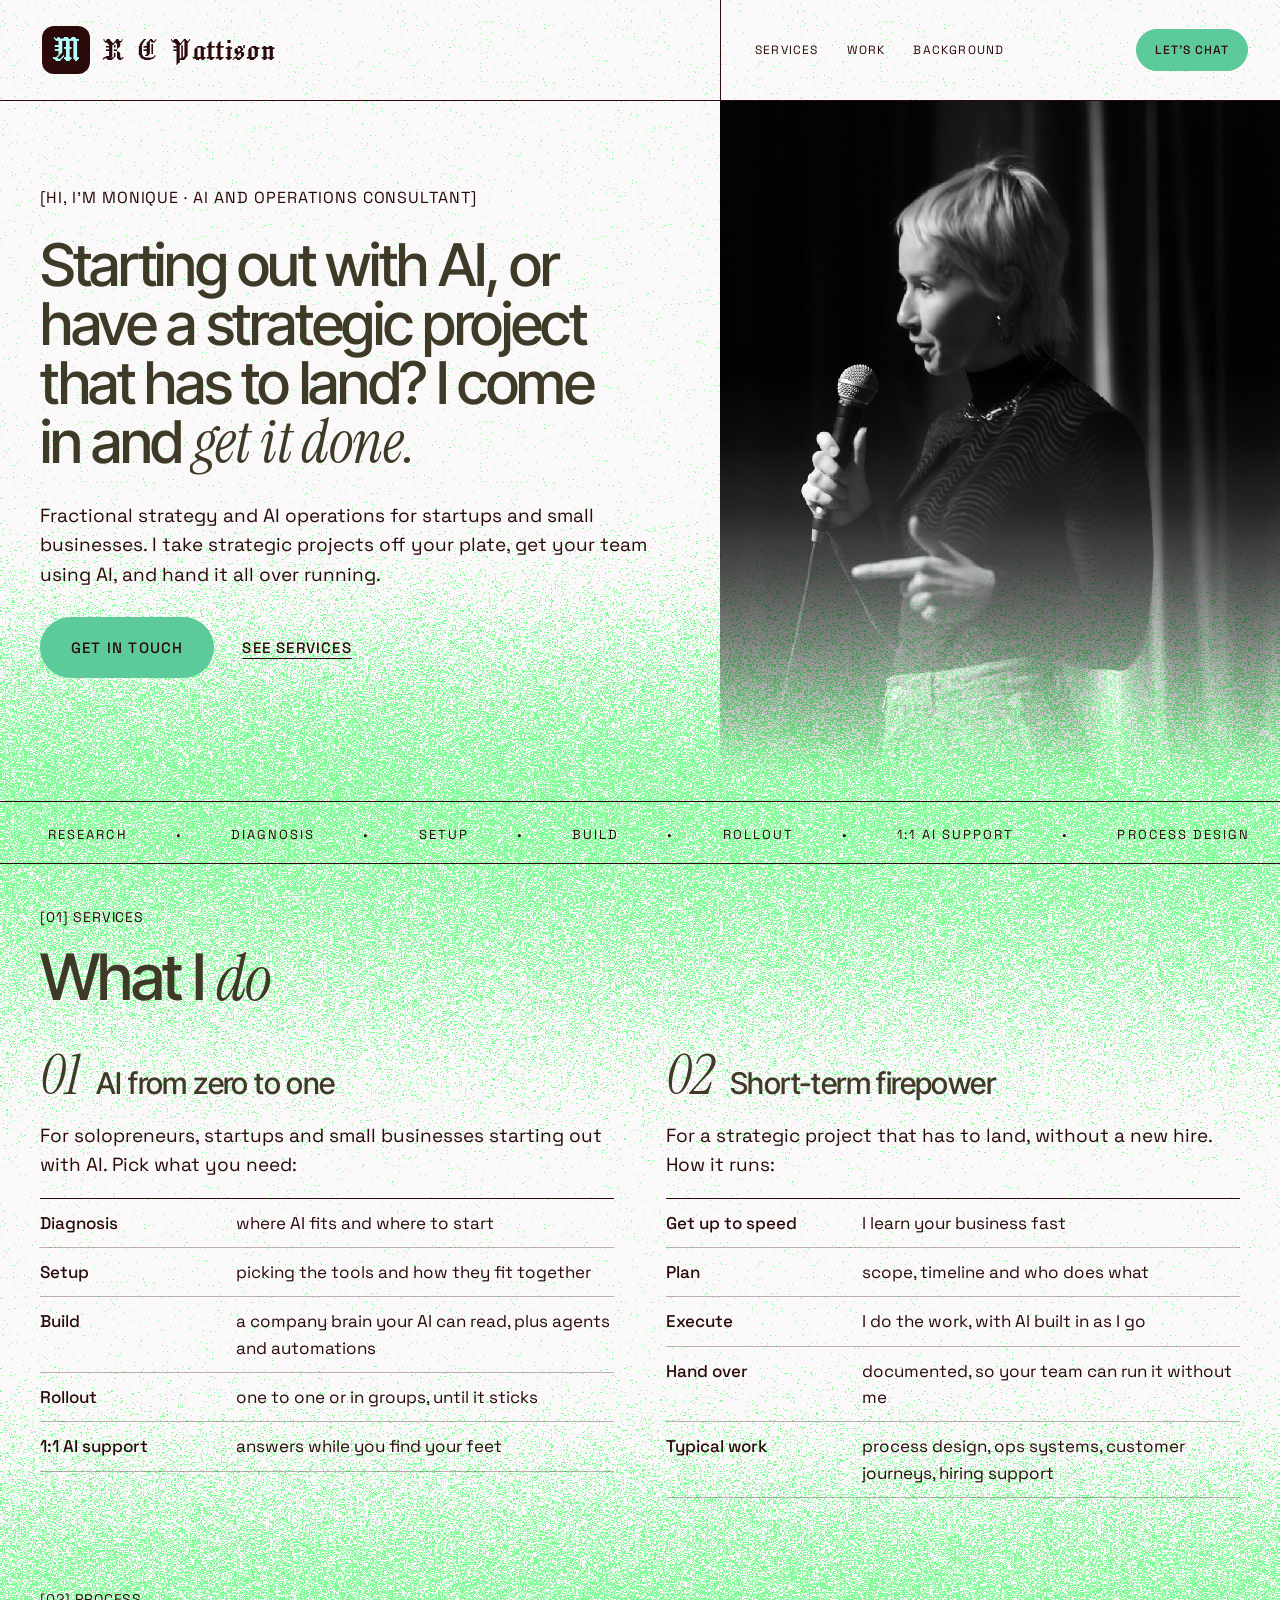
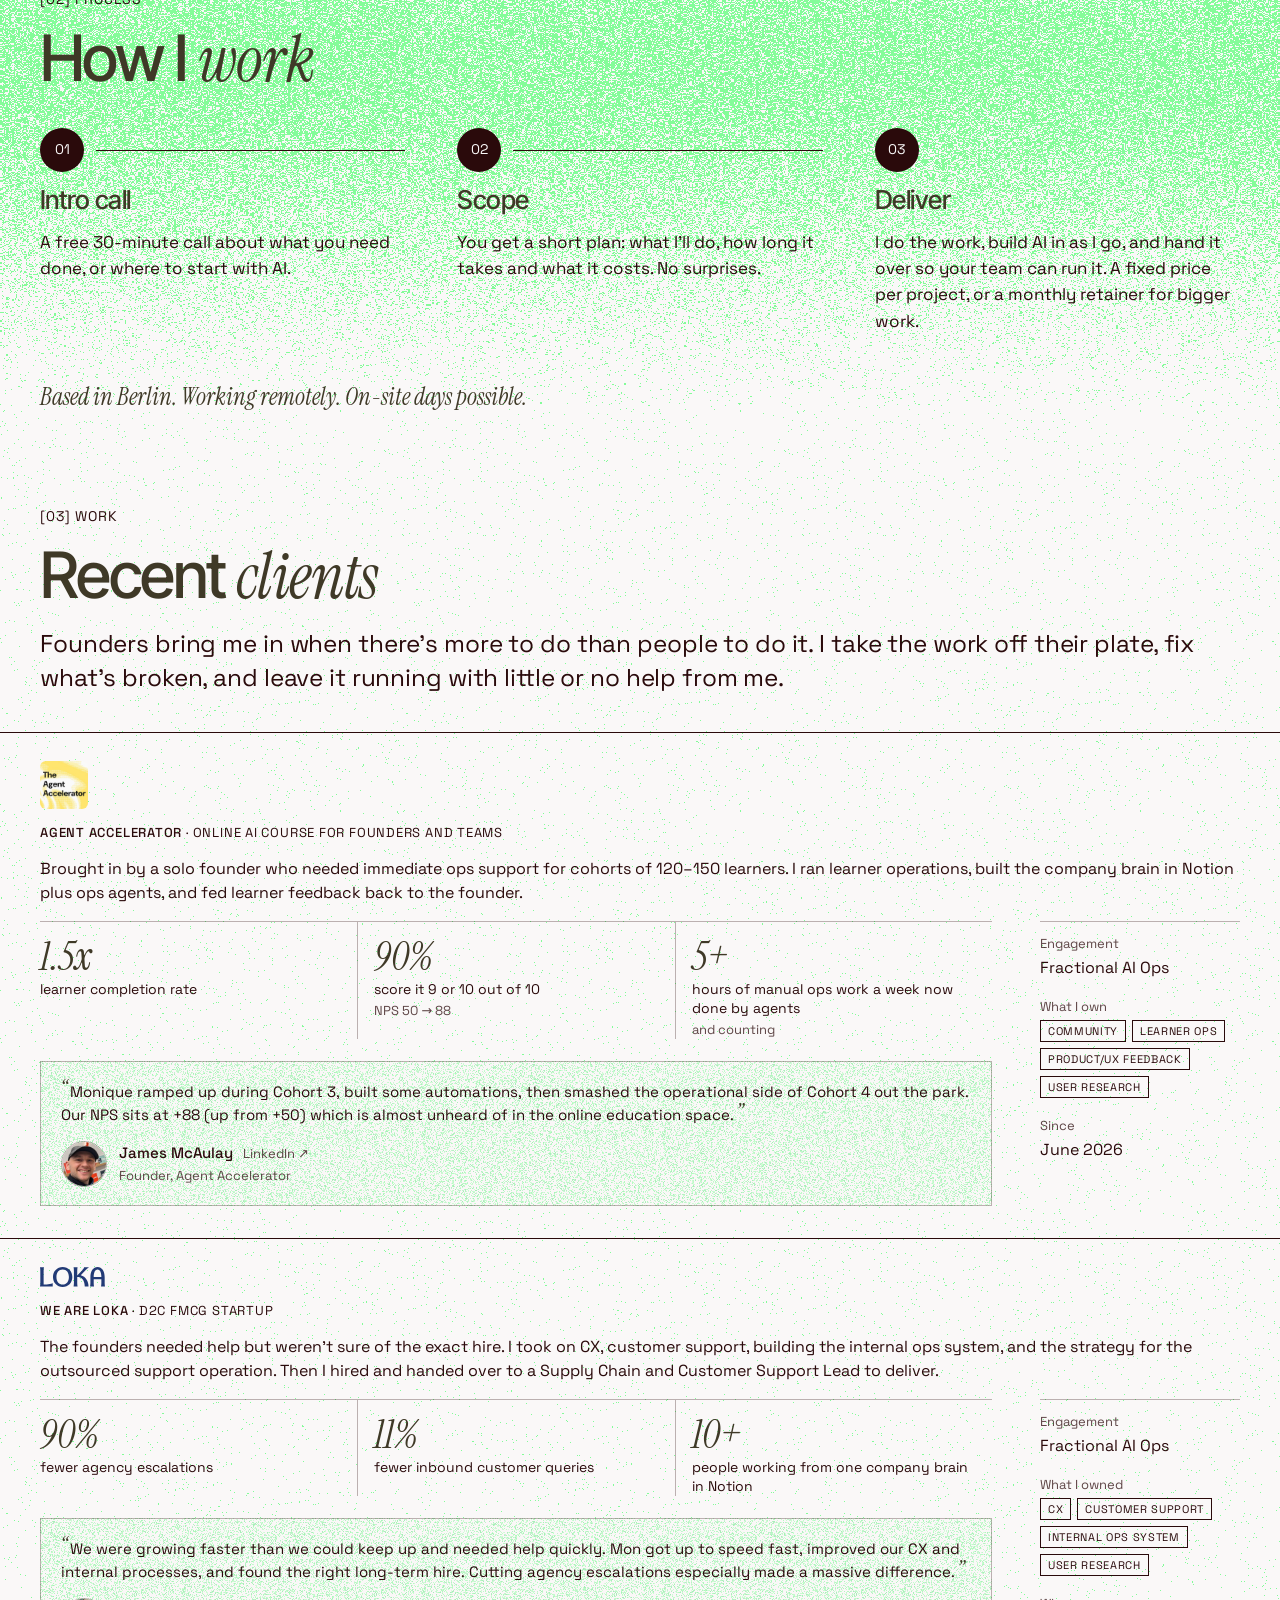
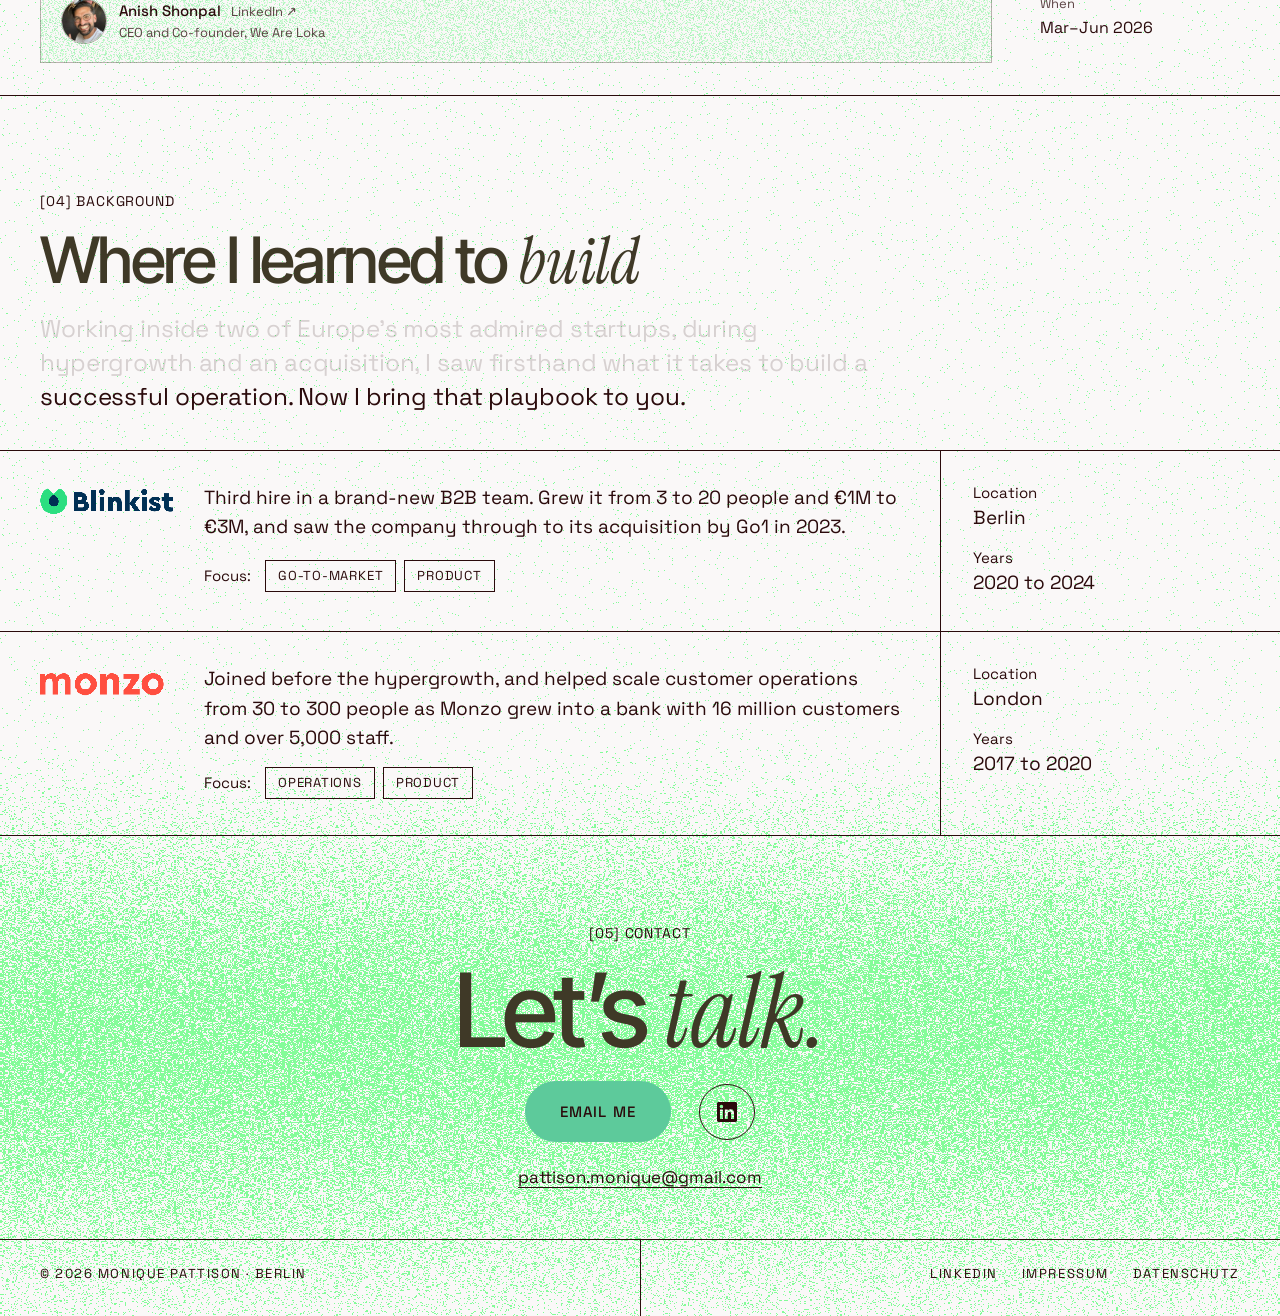
==== commit a576fd99: "Anish quote: drop closing line, add 'especially' Co-Authored-By: Claude Opus 5.5 <noreply@anthropic." ====
--- a/index.html
+++ b/index.html
@@ -372,7 +372,7 @@
 <div class="rc-stat"><span class="rc-num">10+</span><span class="rc-what">people working from one company brain in Notion</span></div>
 </div>
 <blockquote class="rc-quote">
-<p>We were growing faster than we could keep up and needed help quickly. Mon got up to speed fast, improved our CX and internal processes, and found the right long-term hire. Cutting agency escalations made a massive difference. Would recommend Mon for anyone needing trusted execution on the important stuff.</p>
+<p>We were growing faster than we could keep up and needed help quickly. Mon got up to speed fast, improved our CX and internal processes, and found the right long-term hire. Cutting agency escalations especially made a massive difference.</p>
 <footer class="rc-by"><img class="rc-face" src="images/people/anish-shonpal.jpg" alt="Anish Shonpal"><cite><a href="https://www.linkedin.com/in/anish-shonpal/" target="_blank" rel="noopener">Anish Shonpal <span class="rc-li">LinkedIn ↗</span></a><span class="rc-role">CEO and Co-founder, We Are Loka</span></cite></footer>
 </blockquote>
 <aside class="rc-side">
